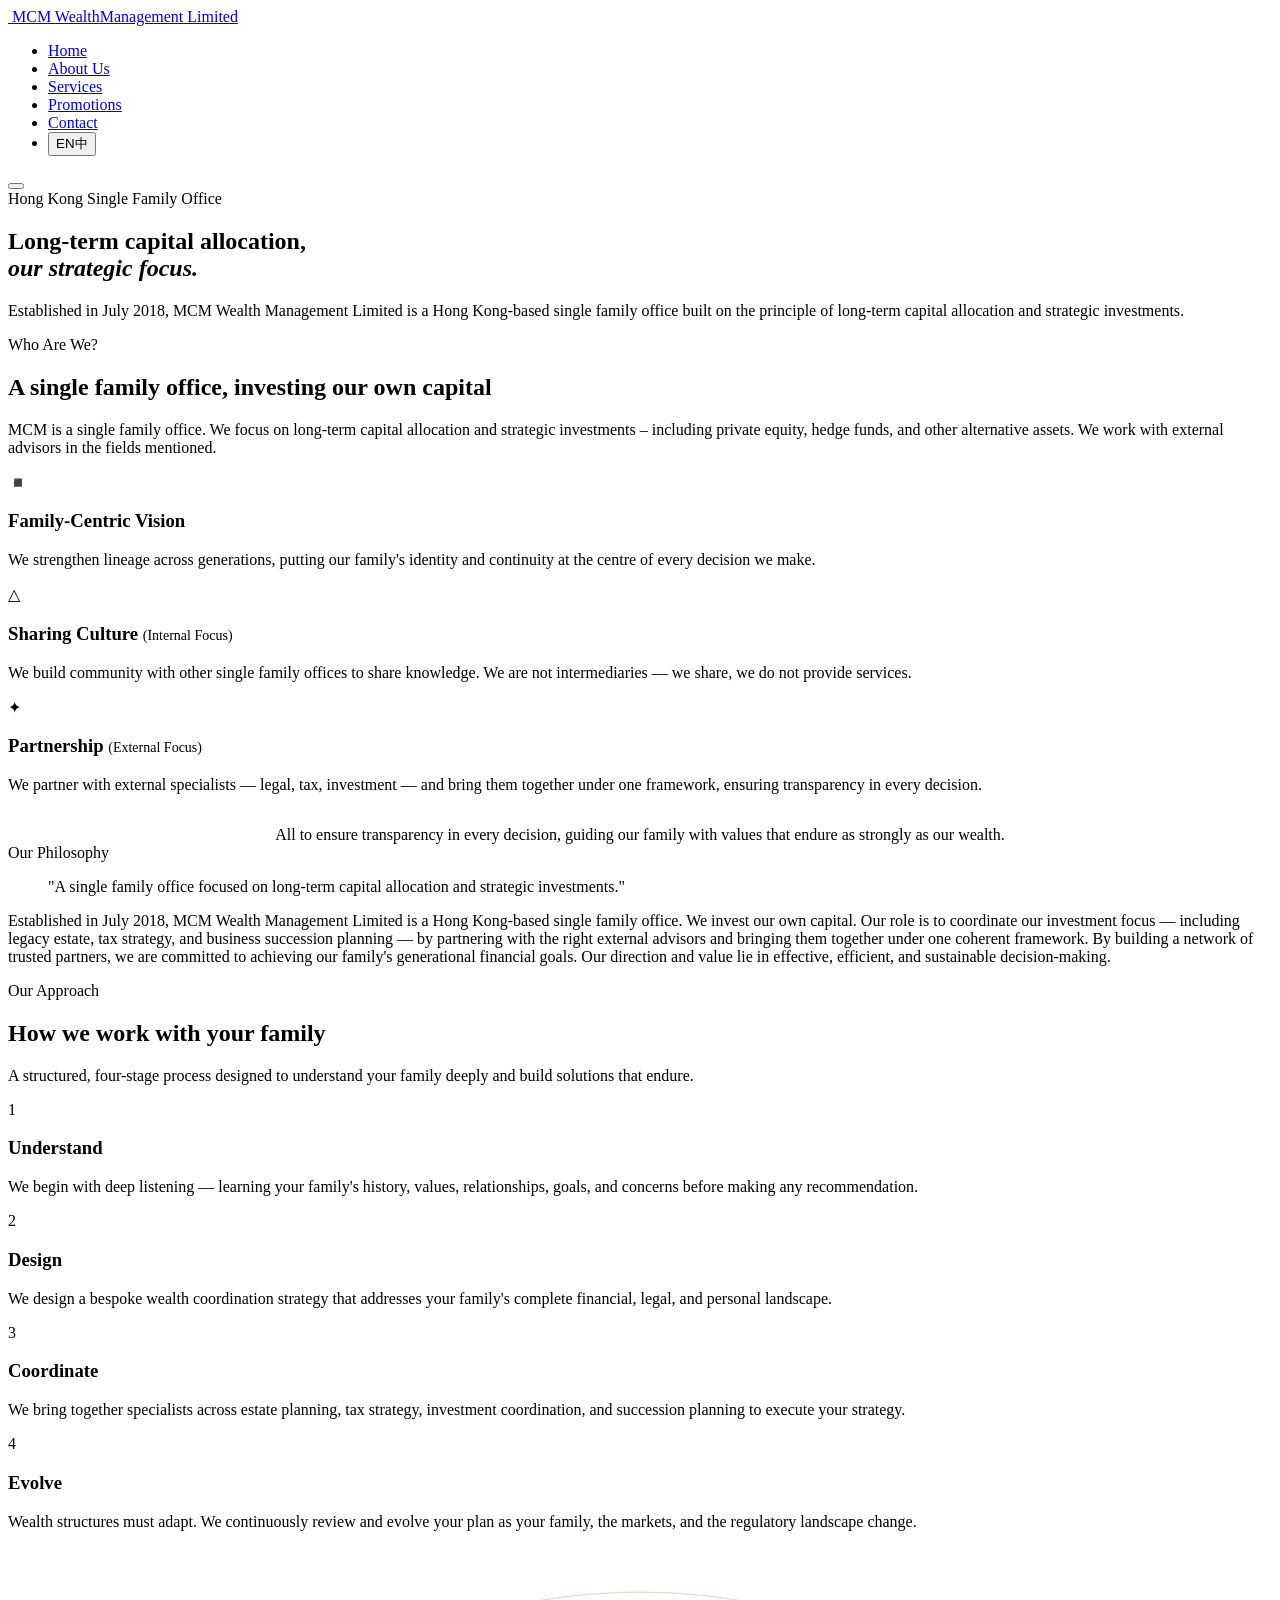
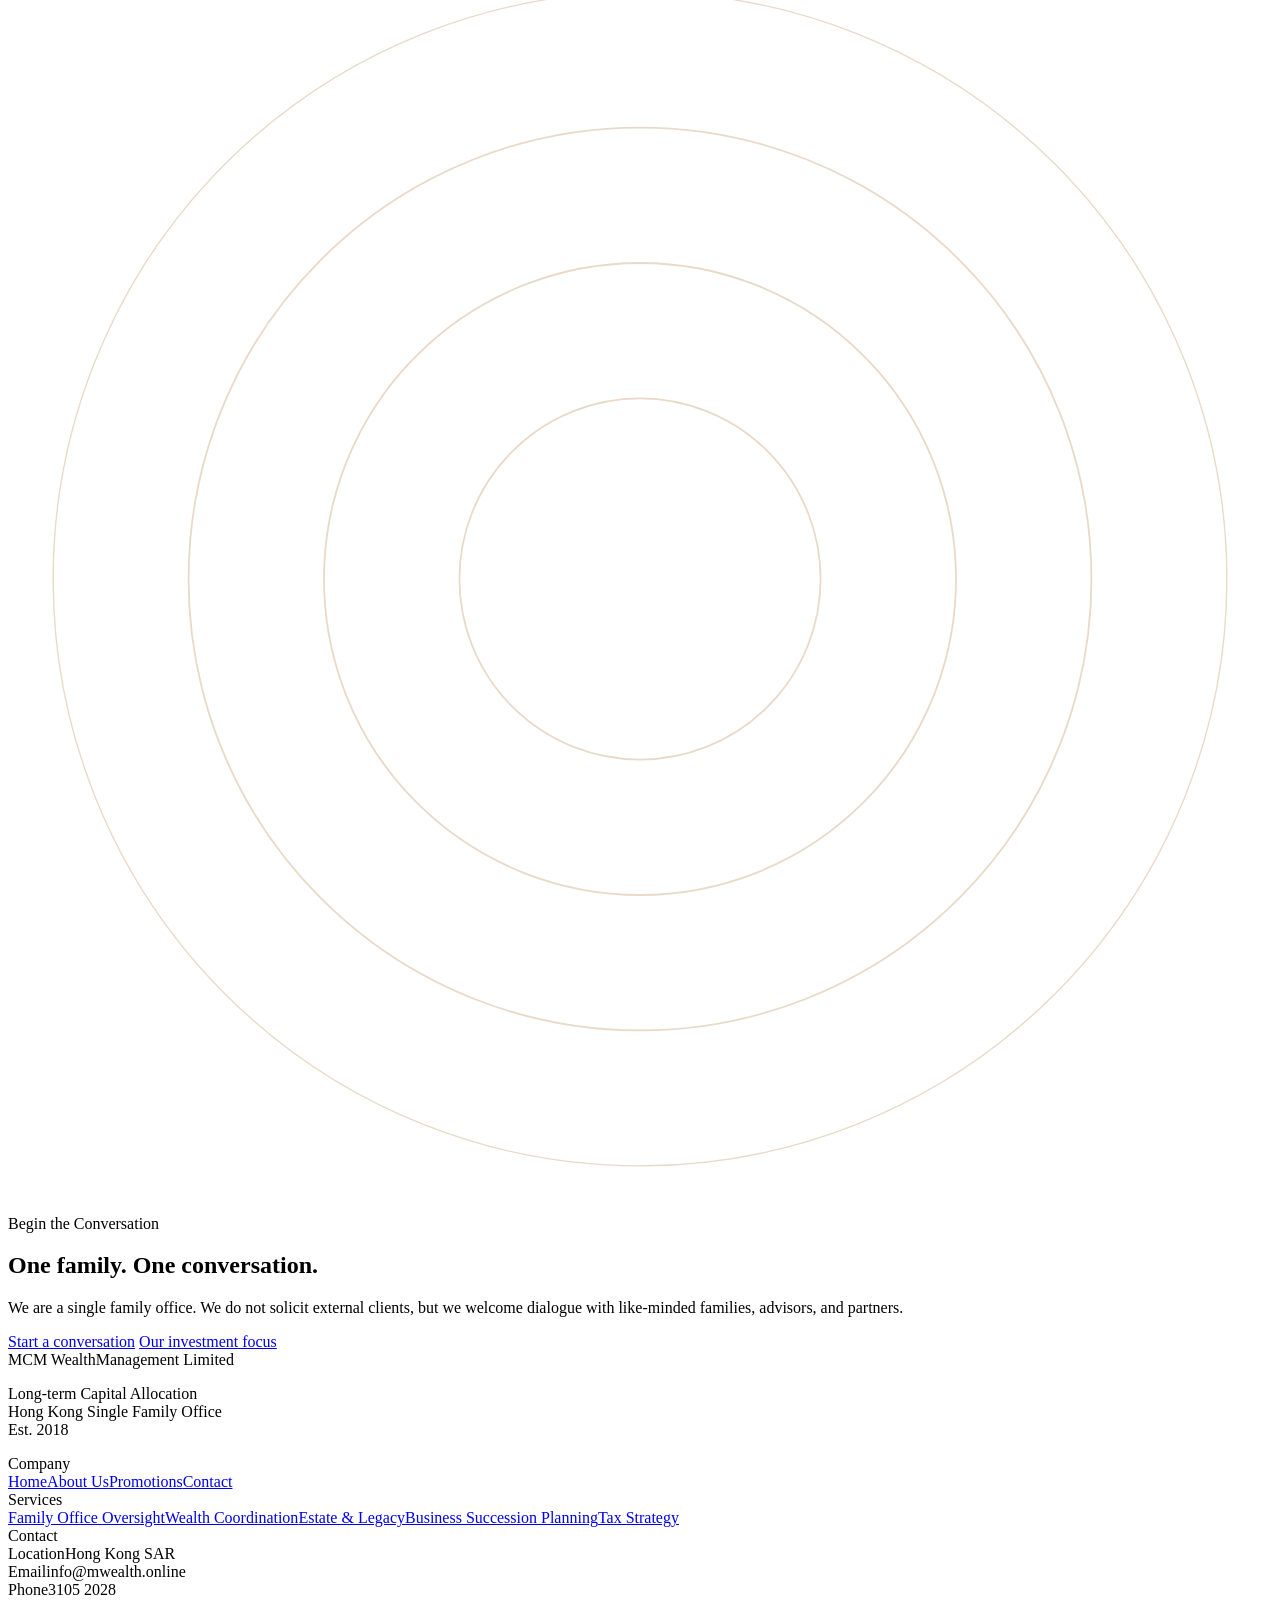
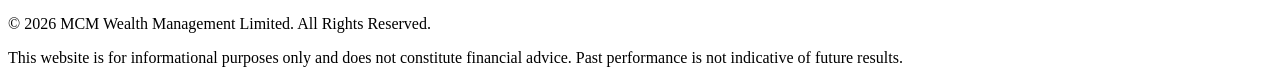
==== preview/about.html @ 03d7b639 "fix(mcm): update establishment date, contact email, phone, and copyright - Establishment date: 2012 " ====
<!DOCTYPE html>
<html lang="en">
<head>
<meta charset="UTF-8">
<meta name="viewport" content="width=device-width, initial-scale=1">
<title>About Us — MCM Wealth Management</title>
<link rel="preconnect" href="https://fonts.googleapis.com">
<link rel="preconnect" href="https://fonts.gstatic.com" crossorigin>
<link href="https://fonts.googleapis.com/css2?family=Playfair+Display:ital,wght@0,600;0,700;1,400;1,600;1,700&family=Inter:wght@400;500;600&display=swap" rel="stylesheet">
<link rel="stylesheet" href="assets/css/main.css">
</head>
<body>

<header class="site-header" role="banner">
  <div class="container">
    <div class="header-inner">
      <a href="index.html" class="site-logo">
        <img class="logo-mark" src="assets/images/logo_icon.jpg" alt="" aria-hidden="true">
        <span class="logo-text"><span class="logo-name">MCM Wealth</span><span class="logo-sub">Management Limited</span></span>
      </a>
      <nav class="header-nav" role="navigation" id="primary-navigation">
        <ul class="nav-menu" role="menubar">
          <li><a href="index.html" data-i18n="nav.home">Home</a></li>
          <li class="current-menu-item"><a href="about.html" data-i18n="nav.about">About Us</a></li>
          <li><a href="services.html" data-i18n="nav.services">Services</a></li>
          <li><a href="promotions.html" data-i18n="nav.promotions">Promotions</a></li>
          <li><a href="contact.html" class="btn btn-nav" data-i18n="nav.contact">Contact</a></li>
          <li><button type="button" class="lang-switch" aria-label="切換語言 / Switch language"><span class="lang-option is-active" onclick="switchLang('en')">EN</span><span class="lang-option" onclick="switchLang('zh')">中</span></button></li>
        </ul>
      </nav>
      <button class="nav-toggle" aria-controls="primary-navigation" aria-expanded="false" aria-label="Toggle navigation">
        <span></span><span></span><span></span>
      </button>
    </div>
  </div>
</header>

<!-- PAGE HERO -->
<section class="hero-page">
  <div class="container">
    <span class="eyebrow reveal" data-i18n="about.hero.eyebrow">Hong Kong Single Family Office</span>
    <h1 class="reveal reveal-delay-1" data-i18n="about.hero.h1">Long-term capital allocation,<br><em class="accent-gold">our strategic focus.</em></h1>
    <p class="reveal reveal-delay-2" data-i18n="about.hero.p">Established in July 2018, MCM Wealth Management Limited is a Hong Kong-based single family office built on the principle of long-term capital allocation and strategic investments.</p>
  </div>
</section>

<!-- MISSION / VISION / PROMISE -->
<section class="section--white" aria-labelledby="about-mission-heading">
  <div class="container">
    <div class="section-intro text-center reveal">
      <span class="eyebrow" data-i18n="about.who.eyebrow">Who Are We?</span>
      <h2 id="about-mission-heading" data-i18n="about.who.h2">A single family office, investing our own capital</h2>
      <p data-i18n="about.who.p">MCM is a single family office. We focus on long-term capital allocation and strategic investments – including private equity, hedge funds, and other alternative assets. We work with external advisors in the fields mentioned.</p>
    </div>
    <div class="mission-cards">
      <div class="mission-card reveal reveal-delay-1">
        <div class="mission-icon" aria-hidden="true">◾</div>
        <h3 data-i18n="about.card1.h3">Family-Centric Vision</h3>
        <p data-i18n="about.card1.p">We strengthen lineage across generations, putting our family's identity and continuity at the centre of every decision we make.</p>
      </div>
      <div class="mission-card reveal reveal-delay-2">
        <div class="mission-icon" aria-hidden="true">△</div>
        <h3 data-i18n="about.card2.h3">Sharing Culture <span style="font-size:14px; font-weight:400;">(Internal Focus)</span></h3>
        <p data-i18n="about.card2.p">We build community with other single family offices to share knowledge. We are not intermediaries — we share, we do not provide services.</p>
      </div>
      <div class="mission-card reveal reveal-delay-3">
        <div class="mission-icon" aria-hidden="true">✦</div>
        <h3 data-i18n="about.card3.h3">Partnership <span style="font-size:14px; font-weight:400;">(External Focus)</span></h3>
        <p data-i18n="about.card3.p">We partner with external specialists — legal, tax, investment — and bring them together under one framework, ensuring transparency in every decision.</p>
      </div>
    </div>
    <p class="reveal" style="max-width:760px; margin:32px auto 0; text-align:center; color:var(--text-mid);" data-i18n="about.footer.p">All to ensure transparency in every decision, guiding our family with values that endure as strongly as our wealth.</p>
  </div>
</section>

<!-- PHILOSOPHY -->
<section class="philosophy-section">
  <div class="container">
    <span class="eyebrow reveal" style="color:var(--orange);" data-i18n="about.phil.eyebrow">Our Philosophy</span>
    <blockquote class="philosophy-quote reveal reveal-delay-1" data-i18n="about.phil.quote">"A single family office focused on long-term capital allocation and strategic investments."</blockquote>
    <p class="reveal reveal-delay-2" data-i18n="about.phil.p">Established in July 2018, MCM Wealth Management Limited is a Hong Kong-based single family office. We invest our own capital. Our role is to coordinate our investment focus — including legacy estate, tax strategy, and business succession planning — by partnering with the right external advisors and bringing them together under one coherent framework. By building a network of trusted partners, we are committed to achieving our family's generational financial goals. Our direction and value lie in effective, efficient, and sustainable decision-making.</p>
  </div>
</section>

<!-- OUR APPROACH -->
<section class="section--alt">
  <div class="container">
    <div class="section-intro text-center reveal">
      <span class="eyebrow" data-i18n="about.approach.eyebrow">Our Approach</span>
      <h2 data-i18n="about.approach.h2">How we work with your family</h2>
      <p data-i18n="about.approach.sub">A structured, four-stage process designed to understand your family deeply and build solutions that endure.</p>
    </div>
    <div class="approach-grid">
      <div class="approach-card reveal reveal-delay-1">
        <div class="approach-number">1</div>
        <h3 data-i18n="about.approach.1.h3">Understand</h3>
        <p data-i18n="about.approach.1.p">We begin with deep listening — learning your family's history, values, relationships, goals, and concerns before making any recommendation.</p>
      </div>
      <div class="approach-card reveal reveal-delay-2">
        <div class="approach-number">2</div>
        <h3 data-i18n="about.approach.2.h3">Design</h3>
        <p data-i18n="about.approach.2.p">We design a bespoke wealth coordination strategy that addresses your family's complete financial, legal, and personal landscape.</p>
      </div>
      <div class="approach-card reveal reveal-delay-3">
        <div class="approach-number">3</div>
        <h3 data-i18n="about.approach.3.h3">Coordinate</h3>
        <p data-i18n="about.approach.3.p">We bring together specialists across estate planning, tax strategy, investment coordination, and succession planning to execute your strategy.</p>
      </div>
      <div class="approach-card reveal reveal-delay-4">
        <div class="approach-number">4</div>
        <h3 data-i18n="about.approach.4.h3">Evolve</h3>
        <p data-i18n="about.approach.4.p">Wealth structures must adapt. We continuously review and evolve your plan as your family, the markets, and the regulatory landscape change.</p>
      </div>
    </div>
  </div>
</section>

<!-- CTA -->
<section class="cta-band">
  <svg class="cta-band-circles" viewBox="0 0 700 700" fill="none" xmlns="http://www.w3.org/2000/svg" aria-hidden="true">
    <circle cx="350" cy="350" r="100" stroke="#EAD9C8" stroke-width="1"/>
    <circle cx="350" cy="350" r="175" stroke="#EAD9C8" stroke-width="1"/>
    <circle cx="350" cy="350" r="250" stroke="#EAD9C8" stroke-width="1"/>
    <circle cx="350" cy="350" r="325" stroke="#EAD9C8" stroke-width="0.75"/>
  </svg>
  <div class="cta-band-content reveal">
    <span class="eyebrow" data-i18n="home.cta.eyebrow">Begin the Conversation</span>
    <h2 data-i18n="home.cta.h2">One family. One conversation.</h2>
    <p data-i18n="home.cta.p">We are a single family office. We do not solicit external clients, but we welcome dialogue with like-minded families, advisors, and partners.</p>
    <div class="btn-group" style="justify-content:center;">
      <a href="contact.html" class="btn btn-primary" data-i18n="home.cta.btn1">Start a conversation</a>
      <a href="services.html" class="btn btn-ghost" data-i18n="home.cta.btn2">Our investment focus</a>
    </div>
  </div>
</section>

<!-- FOOTER -->
<footer class="site-footer" role="contentinfo">
  <div class="container">
    <div class="footer-grid">
      <div class="footer-logo-col">
        <div class="footer-logo-brand">
          <span class="logo-bar" style="height:36px;" aria-hidden="true"></span>
          <span class="logo-text"><span class="footer-logo-name">MCM Wealth</span><span class="footer-logo-sub">Management Limited</span></span>
        </div>
        <p class="footer-tagline" data-i18n="footer.tagline">Long-term Capital Allocation<br>Hong Kong Single Family Office<br>Est. 2018</p>
      </div>
      <div class="footer-col"><span class="footer-col-title" data-i18n="footer.company">Company</span><nav class="footer-links"><a href="index.html" data-i18n="nav.home">Home</a><a href="about.html" data-i18n="nav.about">About Us</a><a href="promotions.html" data-i18n="nav.promotions">Promotions</a><a href="contact.html" data-i18n="nav.contact">Contact</a></nav></div>
      <div class="footer-col"><span class="footer-col-title" data-i18n="footer.services">Services</span><nav class="footer-links"><a href="services.html" data-i18n="home.services.1.h3">Family Office Oversight</a><a href="services.html" data-i18n="home.services.2.h3">Wealth Coordination</a><a href="services.html" data-i18n="home.services.3.h3">Estate & Legacy</a><a href="services.html" data-i18n="home.services.4.h3">Business Succession Planning</a><a href="services.html" data-i18n="home.services.5.h3">Tax Strategy</a></nav></div>
      <div class="footer-col"><span class="footer-col-title" data-i18n="footer.contact">Contact</span><div class="footer-contact-items"><div class="footer-contact-item"><span class="flabel" data-i18n="footer.location">Location</span><span class="fvalue" data-i18n="footer.location.val">Hong Kong SAR</span></div><div class="footer-contact-item"><span class="flabel" data-i18n="footer.email">Email</span><span class="fvalue">info@mwealth.online</span></div><div class="footer-contact-item"><span class="flabel" data-i18n="footer.phone">Phone</span><span class="fvalue">3105 2028</span></div></div></div>
    </div>
    <div class="footer-bottom">
      <p class="copyright" data-i18n="footer.copyright">&copy; 2026 MCM Wealth Management Limited. All Rights Reserved.</p>
      <p class="disclaimer" data-i18n="footer.disclaimer">This website is for informational purposes only and does not constitute financial advice. Past performance is not indicative of future results.</p>
    </div>
  </div>
</footer>

<script src="assets/js/i18n.js"></script>
<script src="assets/js/main.js" defer></script>
<button id="mcm-top" style="position:fixed;bottom:28px;right:28px;width:46px;height:46px;border-radius:50%;background:#C4641A;border:none;color:#FDF4EC;display:none;align-items:center;justify-content:center;cursor:pointer;z-index:9999;box-shadow:0 4px 18px rgba(28,18,8,0.28);transition:background .2s" aria-label="Back to top"><svg width="18" height="18" viewBox="0 0 18 18" fill="none"><polyline points="3,13 9,6 15,13" stroke="currentColor" stroke-width="2.2" stroke-linecap="round" stroke-linejoin="round"/></svg></button><script>(function(){var b=document.getElementById("mcm-top");window.addEventListener("scroll",function(){b.style.display=window.scrollY>300?"flex":"none";},{passive:true});b.onmouseenter=function(){this.style.background="#8B4520";};b.onmouseleave=function(){this.style.background="#C4641A";};b.onclick=function(){window.scrollTo({top:0,behavior:"smooth"});};})();</script>
</body>
</html>
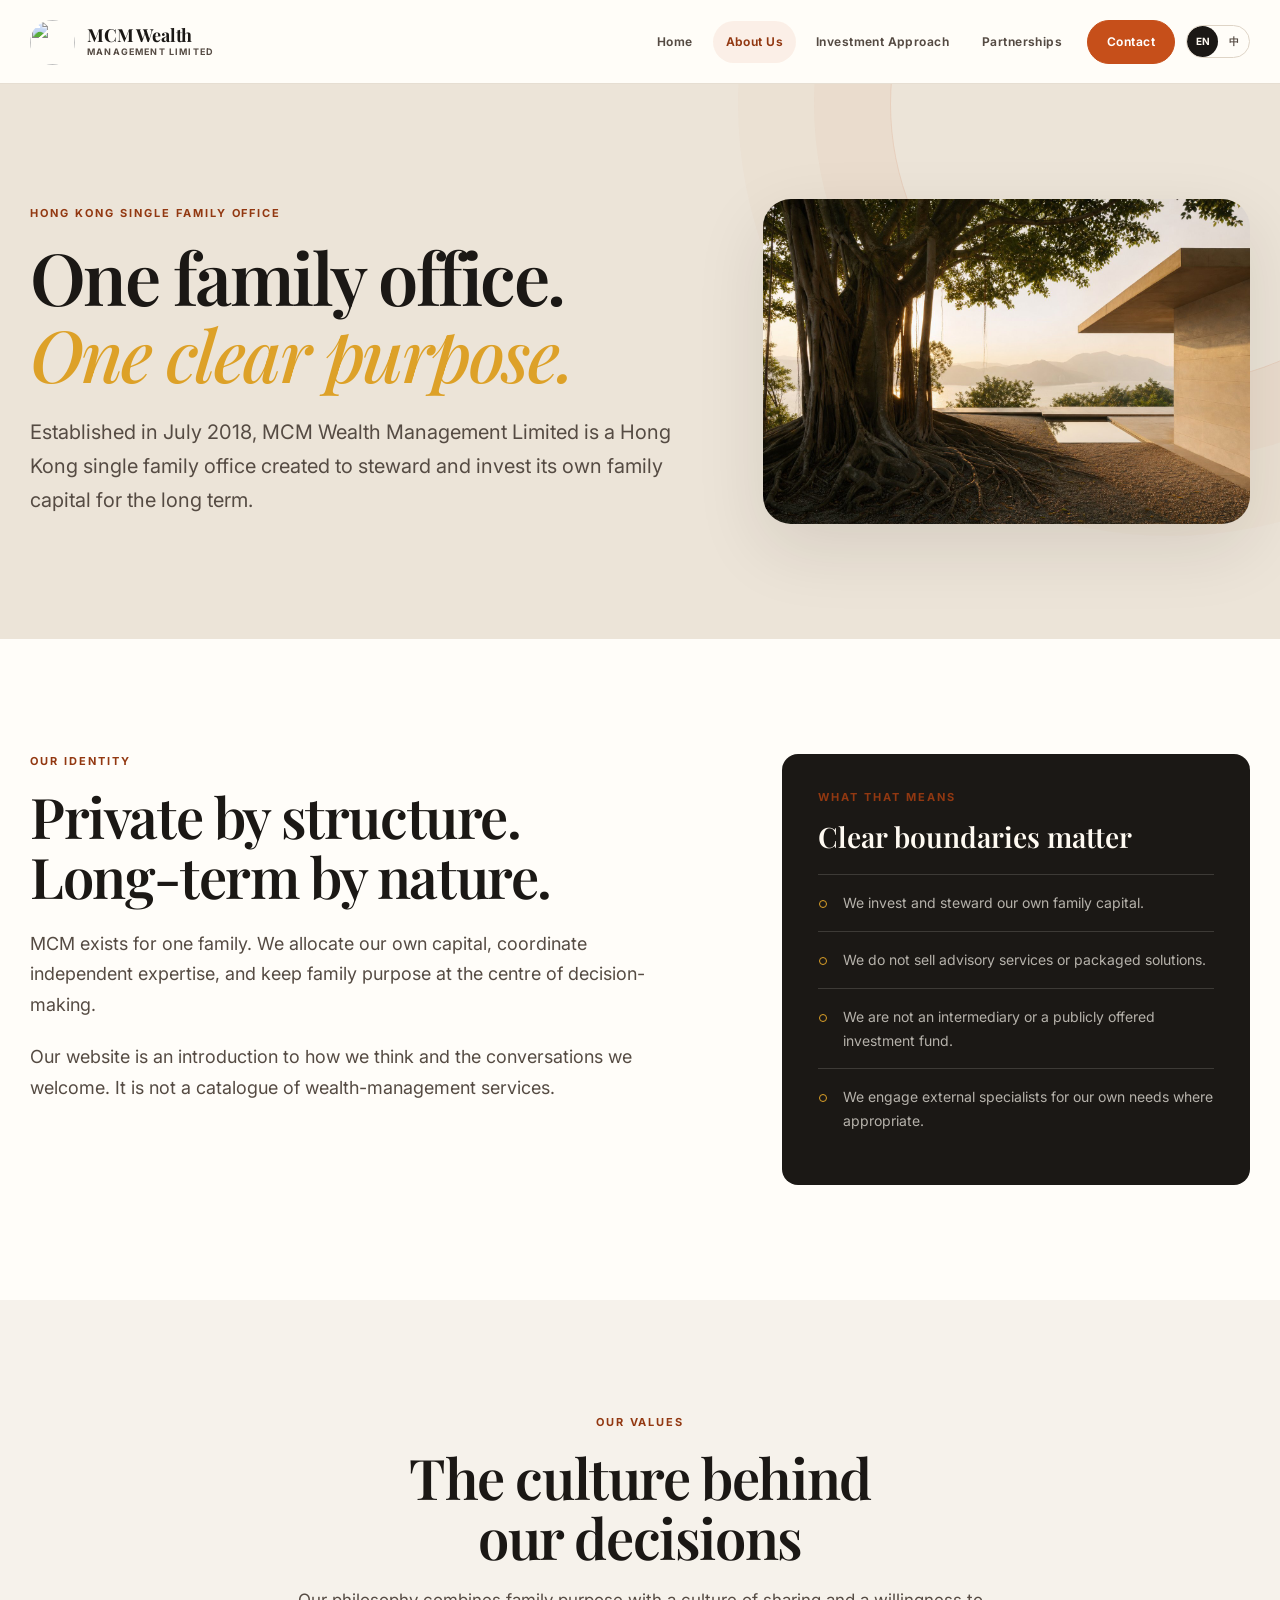
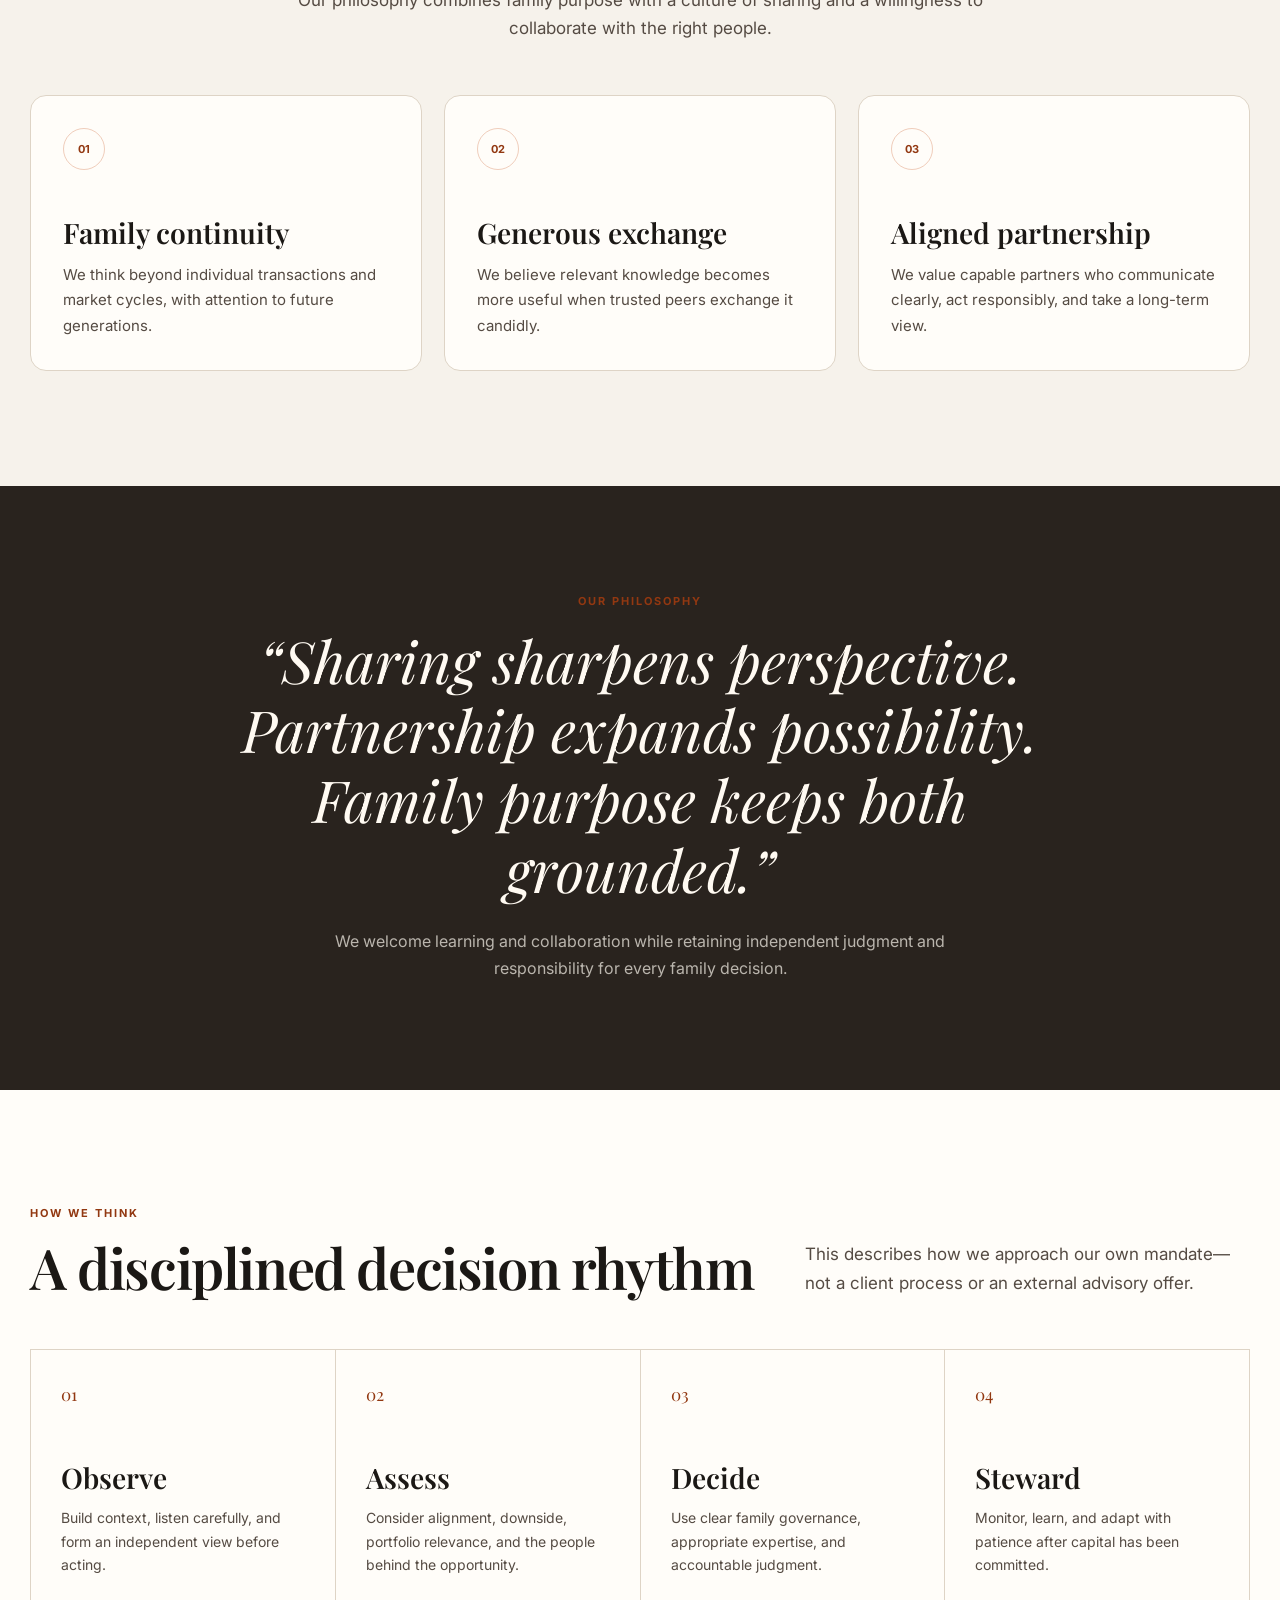
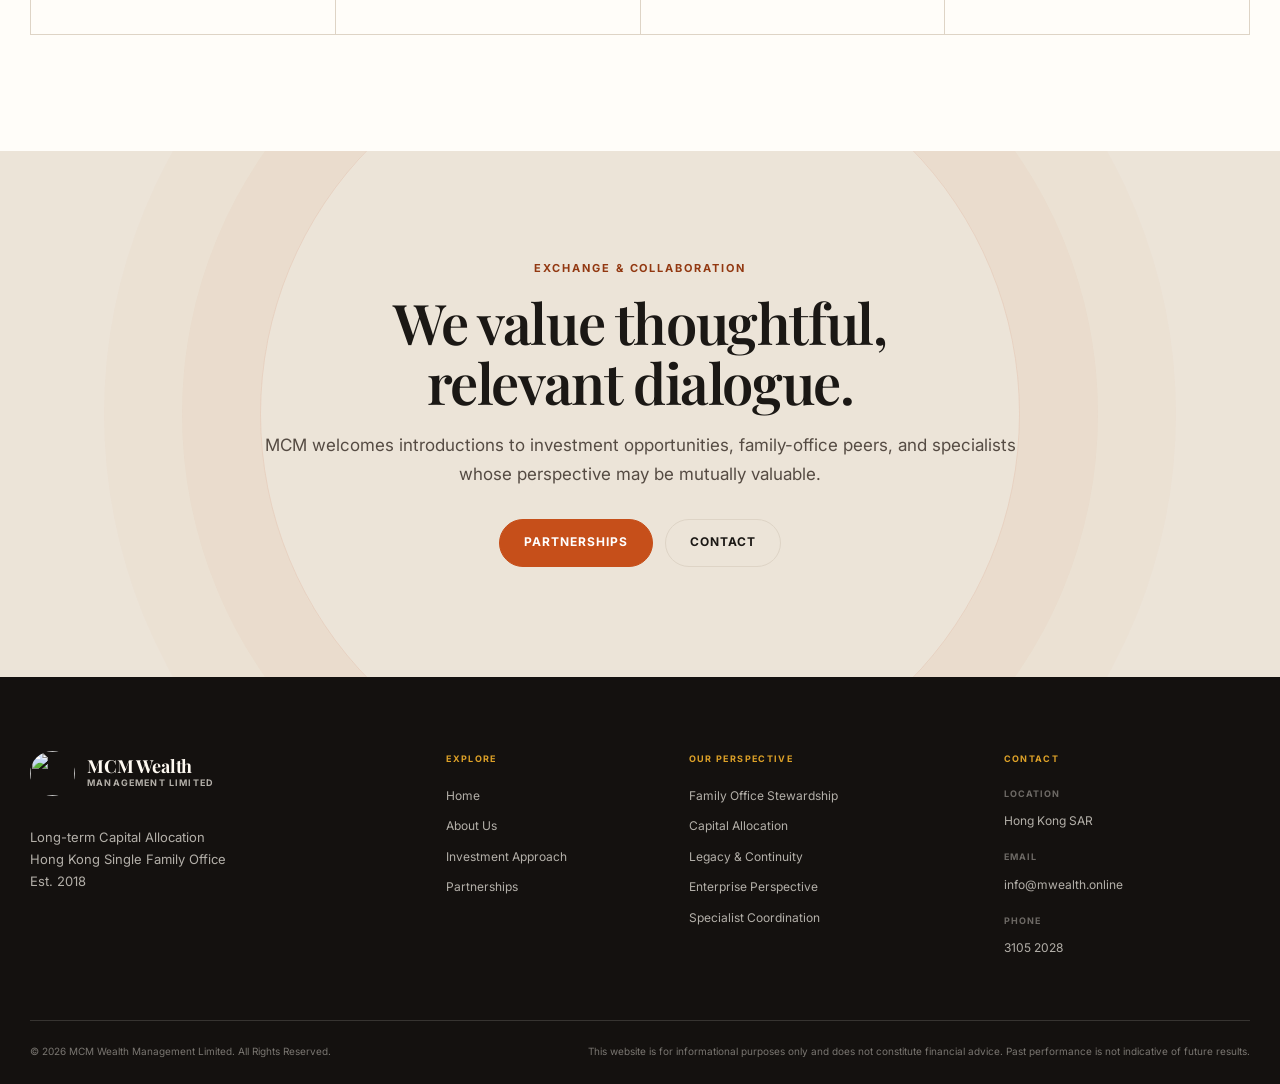
==== commit 48955d4f: "feat(mcm): reposition site as a single family office - replace service and package sales language wi" ====
--- a/preview/about.html
+++ b/preview/about.html
@@ -1,163 +1,101 @@
 <!DOCTYPE html>
 <html lang="en">
 <head>
-<meta charset="UTF-8">
-<meta name="viewport" content="width=device-width, initial-scale=1">
-<title>About Us — MCM Wealth Management</title>
-<link rel="preconnect" href="https://fonts.googleapis.com">
-<link rel="preconnect" href="https://fonts.gstatic.com" crossorigin>
-<link href="https://fonts.googleapis.com/css2?family=Playfair+Display:ital,wght@0,600;0,700;1,400;1,600;1,700&family=Inter:wght@400;500;600&display=swap" rel="stylesheet">
-<link rel="stylesheet" href="assets/css/main.css">
+  <meta charset="utf-8">
+  <meta name="viewport" content="width=device-width, initial-scale=1">
+  <meta name="description" content="Learn about MCM Wealth Management Limited, a Hong Kong single family office established in July 2018.">
+  <title>About — MCM Wealth Management</title>
+  <link rel="preconnect" href="https://fonts.googleapis.com">
+  <link rel="preconnect" href="https://fonts.gstatic.com" crossorigin>
+  <link href="https://fonts.googleapis.com/css2?family=Playfair+Display:ital,wght@0,500;0,600;0,700;1,500;1,600&family=Inter:wght@400;500;600;700&display=swap" rel="stylesheet">
+  <script>document.documentElement.classList.add('js');</script>
+  <link rel="stylesheet" href="assets/css/main.css">
 </head>
 <body>
-
-<header class="site-header" role="banner">
-  <div class="container">
-    <div class="header-inner">
-      <a href="index.html" class="site-logo">
-        <img class="logo-mark" src="assets/images/logo_icon.jpg" alt="" aria-hidden="true">
-        <span class="logo-text"><span class="logo-name">MCM Wealth</span><span class="logo-sub">Management Limited</span></span>
-      </a>
-      <nav class="header-nav" role="navigation" id="primary-navigation">
-        <ul class="nav-menu" role="menubar">
+<a class="skip-link" href="#main-content">Skip to content</a>
+<header class="site-header">
+  <div class="container header-inner">
+    <a href="index.html" class="site-logo" aria-label="MCM Wealth Management — Home">
+      <img class="logo-mark" src="assets/images/logo_icon.jpg" alt="" width="45" height="45" aria-hidden="true">
+      <span class="logo-text"><span class="logo-name">MCM Wealth</span><span class="logo-sub">Management Limited</span></span>
+    </a>
+    <nav class="header-nav" id="primary-navigation" aria-label="Primary navigation">
+      <ul class="nav-menu">
           <li><a href="index.html" data-i18n="nav.home">Home</a></li>
-          <li class="current-menu-item"><a href="about.html" data-i18n="nav.about">About Us</a></li>
-          <li><a href="services.html" data-i18n="nav.services">Services</a></li>
-          <li><a href="promotions.html" data-i18n="nav.promotions">Promotions</a></li>
-          <li><a href="contact.html" class="btn btn-nav" data-i18n="nav.contact">Contact</a></li>
-          <li><button type="button" class="lang-switch" aria-label="切換語言 / Switch language"><span class="lang-option is-active" onclick="switchLang('en')">EN</span><span class="lang-option" onclick="switchLang('zh')">中</span></button></li>
-        </ul>
-      </nav>
-      <button class="nav-toggle" aria-controls="primary-navigation" aria-expanded="false" aria-label="Toggle navigation">
-        <span></span><span></span><span></span>
-      </button>
-    </div>
+          <li class="current-menu-item"><a href="about.html" aria-current="page" data-i18n="nav.about">About</a></li>
+          <li><a href="services.html" data-i18n="nav.approach">Investment Approach</a></li>
+          <li><a href="promotions.html" data-i18n="nav.partnerships">Partnerships</a></li>
+          <li><a href="contact.html" class="btn-nav" data-i18n="nav.contact">Contact</a></li>
+          <li>
+            <div class="lang-switch" role="group" aria-label="切換語言 / Switch language">
+              <button type="button" class="lang-option is-active" onclick="switchLang('en')" aria-label="English">EN</button>
+              <button type="button" class="lang-option" onclick="switchLang('zh')" aria-label="繁體中文">中</button>
+            </div>
+          </li>
+      </ul>
+    </nav>
+    <button class="nav-toggle" type="button" aria-controls="primary-navigation" aria-expanded="false" aria-label="Open navigation"><span></span><span></span><span></span></button>
   </div>
 </header>
+<main id="main-content">
+<section class="page-hero" aria-labelledby="about-title"><div class="container page-hero-grid"><div class="page-hero-copy"><span class="eyebrow reveal" data-i18n="about.hero.eyebrow">About MCM</span><h1 id="about-title" class="reveal reveal-delay-1" data-i18n="about.hero.title">One family office.<br><em class="accent-gold">One clear purpose.</em></h1><p class="reveal reveal-delay-2" data-i18n="about.hero.body">Established in July 2018, MCM Wealth Management Limited is a Hong Kong single family office created to steward and invest its own family capital for the long term.</p></div><div class="page-hero-media reveal reveal-delay-2"><img src="assets/images/mcm-stewardship.jpg" alt="A mature banyan tree and enduring architecture symbolising long-term stewardship" width="1536" height="1024"></div></div></section>
 
-<!-- PAGE HERO -->
-<section class="hero-page">
-  <div class="container">
-    <span class="eyebrow reveal" data-i18n="about.hero.eyebrow">Hong Kong Single Family Office</span>
-    <h1 class="reveal reveal-delay-1" data-i18n="about.hero.h1">Long-term capital allocation,<br><em class="accent-gold">our strategic focus.</em></h1>
-    <p class="reveal reveal-delay-2" data-i18n="about.hero.p">Established in July 2018, MCM Wealth Management Limited is a Hong Kong-based single family office built on the principle of long-term capital allocation and strategic investments.</p>
-  </div>
-</section>
+<section class="section--white" aria-labelledby="about-identity-title"><div class="container identity-grid"><div class="identity-copy reveal"><span class="eyebrow" data-i18n="about.identity.eyebrow">Our identity</span><h2 id="about-identity-title" data-i18n="about.identity.title">Private by structure.<br>Long-term by nature.</h2><p data-i18n="about.identity.body1">MCM exists for one family. We allocate our own capital, coordinate independent expertise, and keep family purpose at the centre of decision-making.</p><p data-i18n="about.identity.body2">Our website is an introduction to how we think and the conversations we welcome. It is not a catalogue of wealth-management services.</p></div><aside class="clarity-card reveal reveal-delay-1"><span class="eyebrow" data-i18n="about.clarity.eyebrow">What that means</span><h3 data-i18n="about.clarity.title">Clear boundaries matter</h3><ul class="clarity-list"><li data-i18n="about.clarity.1">We invest and steward our own family capital.</li><li data-i18n="about.clarity.2">We do not sell advisory services or packaged solutions.</li><li data-i18n="about.clarity.3">We are not an intermediary or a publicly offered investment fund.</li><li data-i18n="about.clarity.4">We engage external specialists for our own needs where appropriate.</li></ul></aside></div></section>
 
-<!-- MISSION / VISION / PROMISE -->
-<section class="section--white" aria-labelledby="about-mission-heading">
-  <div class="container">
-    <div class="section-intro text-center reveal">
-      <span class="eyebrow" data-i18n="about.who.eyebrow">Who Are We?</span>
-      <h2 id="about-mission-heading" data-i18n="about.who.h2">A single family office, investing our own capital</h2>
-      <p data-i18n="about.who.p">MCM is a single family office. We focus on long-term capital allocation and strategic investments – including private equity, hedge funds, and other alternative assets. We work with external advisors in the fields mentioned.</p>
-    </div>
-    <div class="mission-cards">
-      <div class="mission-card reveal reveal-delay-1">
-        <div class="mission-icon" aria-hidden="true">◾</div>
-        <h3 data-i18n="about.card1.h3">Family-Centric Vision</h3>
-        <p data-i18n="about.card1.p">We strengthen lineage across generations, putting our family's identity and continuity at the centre of every decision we make.</p>
-      </div>
-      <div class="mission-card reveal reveal-delay-2">
-        <div class="mission-icon" aria-hidden="true">△</div>
-        <h3 data-i18n="about.card2.h3">Sharing Culture <span style="font-size:14px; font-weight:400;">(Internal Focus)</span></h3>
-        <p data-i18n="about.card2.p">We build community with other single family offices to share knowledge. We are not intermediaries — we share, we do not provide services.</p>
-      </div>
-      <div class="mission-card reveal reveal-delay-3">
-        <div class="mission-icon" aria-hidden="true">✦</div>
-        <h3 data-i18n="about.card3.h3">Partnership <span style="font-size:14px; font-weight:400;">(External Focus)</span></h3>
-        <p data-i18n="about.card3.p">We partner with external specialists — legal, tax, investment — and bring them together under one framework, ensuring transparency in every decision.</p>
-      </div>
-    </div>
-    <p class="reveal" style="max-width:760px; margin:32px auto 0; text-align:center; color:var(--text-mid);" data-i18n="about.footer.p">All to ensure transparency in every decision, guiding our family with values that endure as strongly as our wealth.</p>
-  </div>
-</section>
+<section class="section" aria-labelledby="values-title"><div class="container"><div class="section-intro reveal"><span class="eyebrow" data-i18n="about.values.eyebrow">Our values</span><h2 id="values-title" data-i18n="about.values.title">The culture behind our decisions</h2><p data-i18n="about.values.body">Our philosophy combines family purpose with a culture of sharing and a willingness to collaborate with the right people.</p></div><div class="values-grid"><article class="value-card reveal"><span class="card-index">01</span><h3 data-i18n="about.values.1.title">Family continuity</h3><p data-i18n="about.values.1.body">We think beyond individual transactions and market cycles, with attention to future generations.</p></article><article class="value-card reveal reveal-delay-1"><span class="card-index">02</span><h3 data-i18n="about.values.2.title">Generous exchange</h3><p data-i18n="about.values.2.body">We believe relevant knowledge becomes more useful when trusted peers exchange it candidly.</p></article><article class="value-card reveal reveal-delay-2"><span class="card-index">03</span><h3 data-i18n="about.values.3.title">Aligned partnership</h3><p data-i18n="about.values.3.body">We value capable partners who communicate clearly, act responsibly, and take a long-term view.</p></article></div></div></section>
 
-<!-- PHILOSOPHY -->
-<section class="philosophy-section">
-  <div class="container">
-    <span class="eyebrow reveal" style="color:var(--orange);" data-i18n="about.phil.eyebrow">Our Philosophy</span>
-    <blockquote class="philosophy-quote reveal reveal-delay-1" data-i18n="about.phil.quote">"A single family office focused on long-term capital allocation and strategic investments."</blockquote>
-    <p class="reveal reveal-delay-2" data-i18n="about.phil.p">Established in July 2018, MCM Wealth Management Limited is a Hong Kong-based single family office. We invest our own capital. Our role is to coordinate our investment focus — including legacy estate, tax strategy, and business succession planning — by partnering with the right external advisors and bringing them together under one coherent framework. By building a network of trusted partners, we are committed to achieving our family's generational financial goals. Our direction and value lie in effective, efficient, and sustainable decision-making.</p>
-  </div>
-</section>
+<section class="quote-band" aria-label="MCM philosophy"><div class="container reveal"><span class="eyebrow" data-i18n="about.quote.eyebrow">Our philosophy</span><blockquote data-i18n="about.quote.text">“Sharing sharpens perspective. Partnership expands possibility. Family purpose keeps both grounded.”</blockquote><p data-i18n="about.quote.body">We welcome learning and collaboration while retaining independent judgment and responsibility for every family decision.</p></div></section>
 
-<!-- OUR APPROACH -->
-<section class="section--alt">
-  <div class="container">
-    <div class="section-intro text-center reveal">
-      <span class="eyebrow" data-i18n="about.approach.eyebrow">Our Approach</span>
-      <h2 data-i18n="about.approach.h2">How we work with your family</h2>
-      <p data-i18n="about.approach.sub">A structured, four-stage process designed to understand your family deeply and build solutions that endure.</p>
-    </div>
-    <div class="approach-grid">
-      <div class="approach-card reveal reveal-delay-1">
-        <div class="approach-number">1</div>
-        <h3 data-i18n="about.approach.1.h3">Understand</h3>
-        <p data-i18n="about.approach.1.p">We begin with deep listening — learning your family's history, values, relationships, goals, and concerns before making any recommendation.</p>
-      </div>
-      <div class="approach-card reveal reveal-delay-2">
-        <div class="approach-number">2</div>
-        <h3 data-i18n="about.approach.2.h3">Design</h3>
-        <p data-i18n="about.approach.2.p">We design a bespoke wealth coordination strategy that addresses your family's complete financial, legal, and personal landscape.</p>
-      </div>
-      <div class="approach-card reveal reveal-delay-3">
-        <div class="approach-number">3</div>
-        <h3 data-i18n="about.approach.3.h3">Coordinate</h3>
-        <p data-i18n="about.approach.3.p">We bring together specialists across estate planning, tax strategy, investment coordination, and succession planning to execute your strategy.</p>
-      </div>
-      <div class="approach-card reveal reveal-delay-4">
-        <div class="approach-number">4</div>
-        <h3 data-i18n="about.approach.4.h3">Evolve</h3>
-        <p data-i18n="about.approach.4.p">Wealth structures must adapt. We continuously review and evolve your plan as your family, the markets, and the regulatory landscape change.</p>
-      </div>
-    </div>
-  </div>
-</section>
+<section class="section--white" aria-labelledby="decisions-title"><div class="container"><div class="section-heading reveal"><div><span class="eyebrow" data-i18n="about.decisions.eyebrow">How we think</span><h2 id="decisions-title" data-i18n="about.decisions.title">A disciplined decision rhythm</h2></div><p data-i18n="about.decisions.body">This describes how we approach our own mandate—not a client process or an external advisory offer.</p></div><div class="decision-grid"><article class="decision-step reveal"><span class="number">01</span><h3 data-i18n="about.decisions.1.title">Observe</h3><p data-i18n="about.decisions.1.body">Build context, listen carefully, and form an independent view before acting.</p></article><article class="decision-step reveal reveal-delay-1"><span class="number">02</span><h3 data-i18n="about.decisions.2.title">Assess</h3><p data-i18n="about.decisions.2.body">Consider alignment, downside, portfolio relevance, and the people behind the opportunity.</p></article><article class="decision-step reveal reveal-delay-2"><span class="number">03</span><h3 data-i18n="about.decisions.3.title">Decide</h3><p data-i18n="about.decisions.3.body">Use clear family governance, appropriate expertise, and accountable judgment.</p></article><article class="decision-step reveal reveal-delay-3"><span class="number">04</span><h3 data-i18n="about.decisions.4.title">Steward</h3><p data-i18n="about.decisions.4.body">Monitor, learn, and adapt with patience after capital has been committed.</p></article></div></div></section>
 
-<!-- CTA -->
-<section class="cta-band">
-  <svg class="cta-band-circles" viewBox="0 0 700 700" fill="none" xmlns="http://www.w3.org/2000/svg" aria-hidden="true">
-    <circle cx="350" cy="350" r="100" stroke="#EAD9C8" stroke-width="1"/>
-    <circle cx="350" cy="350" r="175" stroke="#EAD9C8" stroke-width="1"/>
-    <circle cx="350" cy="350" r="250" stroke="#EAD9C8" stroke-width="1"/>
-    <circle cx="350" cy="350" r="325" stroke="#EAD9C8" stroke-width="0.75"/>
-  </svg>
-  <div class="cta-band-content reveal">
-    <span class="eyebrow" data-i18n="home.cta.eyebrow">Begin the Conversation</span>
-    <h2 data-i18n="home.cta.h2">One family. One conversation.</h2>
-    <p data-i18n="home.cta.p">We are a single family office. We do not solicit external clients, but we welcome dialogue with like-minded families, advisors, and partners.</p>
-    <div class="btn-group" style="justify-content:center;">
-      <a href="contact.html" class="btn btn-primary" data-i18n="home.cta.btn1">Start a conversation</a>
-      <a href="services.html" class="btn btn-ghost" data-i18n="home.cta.btn2">Our investment focus</a>
-    </div>
-  </div>
-</section>
-
-<!-- FOOTER -->
-<footer class="site-footer" role="contentinfo">
+<section class="cta-band" aria-labelledby="about-cta-title"><div class="container cta-band-content reveal"><span class="eyebrow" data-i18n="about.cta.eyebrow">Exchange &amp; collaboration</span><h2 id="about-cta-title" data-i18n="about.cta.title">We value thoughtful, relevant dialogue.</h2><p data-i18n="about.cta.body">MCM welcomes introductions to investment opportunities, family-office peers, and specialists whose perspective may be mutually valuable.</p><div class="btn-group"><a href="promotions.html" class="btn btn-primary" data-i18n="nav.partnerships">Partnerships</a><a href="contact.html" class="btn btn-secondary" data-i18n="nav.contact">Contact</a></div></div></section>
+</main>
+<footer class="site-footer">
   <div class="container">
     <div class="footer-grid">
       <div class="footer-logo-col">
         <div class="footer-logo-brand">
-          <span class="logo-bar" style="height:36px;" aria-hidden="true"></span>
+          <img class="logo-mark" src="assets/images/logo_icon.jpg" alt="" width="45" height="45" aria-hidden="true">
           <span class="logo-text"><span class="footer-logo-name">MCM Wealth</span><span class="footer-logo-sub">Management Limited</span></span>
         </div>
-        <p class="footer-tagline" data-i18n="footer.tagline">Long-term Capital Allocation<br>Hong Kong Single Family Office<br>Est. 2018</p>
+        <p class="footer-tagline" data-i18n="footer.tagline">Private family capital<br>Hong Kong Single Family Office<br>Established July 2018</p>
       </div>
-      <div class="footer-col"><span class="footer-col-title" data-i18n="footer.company">Company</span><nav class="footer-links"><a href="index.html" data-i18n="nav.home">Home</a><a href="about.html" data-i18n="nav.about">About Us</a><a href="promotions.html" data-i18n="nav.promotions">Promotions</a><a href="contact.html" data-i18n="nav.contact">Contact</a></nav></div>
-      <div class="footer-col"><span class="footer-col-title" data-i18n="footer.services">Services</span><nav class="footer-links"><a href="services.html" data-i18n="home.services.1.h3">Family Office Oversight</a><a href="services.html" data-i18n="home.services.2.h3">Wealth Coordination</a><a href="services.html" data-i18n="home.services.3.h3">Estate & Legacy</a><a href="services.html" data-i18n="home.services.4.h3">Business Succession Planning</a><a href="services.html" data-i18n="home.services.5.h3">Tax Strategy</a></nav></div>
-      <div class="footer-col"><span class="footer-col-title" data-i18n="footer.contact">Contact</span><div class="footer-contact-items"><div class="footer-contact-item"><span class="flabel" data-i18n="footer.location">Location</span><span class="fvalue" data-i18n="footer.location.val">Hong Kong SAR</span></div><div class="footer-contact-item"><span class="flabel" data-i18n="footer.email">Email</span><span class="fvalue">info@mwealth.online</span></div><div class="footer-contact-item"><span class="flabel" data-i18n="footer.phone">Phone</span><span class="fvalue">3105 2028</span></div></div></div>
+      <div class="footer-col">
+        <span class="footer-col-title" data-i18n="footer.explore">Explore</span>
+        <nav class="footer-links" aria-label="Footer company links">
+          <a href="index.html" data-i18n="nav.home">Home</a>
+          <a href="about.html" data-i18n="nav.about">About</a>
+          <a href="services.html" data-i18n="nav.approach">Investment Approach</a>
+          <a href="promotions.html" data-i18n="nav.partnerships">Partnerships</a>
+        </nav>
+      </div>
+      <div class="footer-col">
+        <span class="footer-col-title" data-i18n="footer.perspective">Our Perspective</span>
+        <nav class="footer-links" aria-label="Footer investment approach links">
+          <a href="family-office.html" data-i18n="focus.1.title">Family Office Stewardship</a>
+          <a href="wealth-coordination.html" data-i18n="focus.2.title">Capital Allocation</a>
+          <a href="estate-legacy.html" data-i18n="focus.3.title">Legacy &amp; Continuity</a>
+          <a href="business-succession.html" data-i18n="focus.4.title">Enterprise Perspective</a>
+          <a href="tax-strategy.html" data-i18n="focus.5.title">Specialist Coordination</a>
+        </nav>
+      </div>
+      <div class="footer-col">
+        <span class="footer-col-title" data-i18n="footer.contact">Contact</span>
+        <div class="footer-contact-items">
+          <div class="footer-contact-item"><span class="flabel" data-i18n="footer.location">Location</span><span class="fvalue" data-i18n="footer.location_value">Hong Kong SAR</span></div>
+          <div class="footer-contact-item"><span class="flabel" data-i18n="footer.email">Email</span><span class="fvalue"><a href="mailto:info@mwealth.online">info@mwealth.online</a></span></div>
+          <div class="footer-contact-item"><span class="flabel" data-i18n="footer.phone">Phone</span><span class="fvalue"><a href="tel:+85231052028">3105&nbsp;2028</a></span></div>
+        </div>
+      </div>
     </div>
     <div class="footer-bottom">
-      <p class="copyright" data-i18n="footer.copyright">&copy; 2026 MCM Wealth Management Limited. All Rights Reserved.</p>
-      <p class="disclaimer" data-i18n="footer.disclaimer">This website is for informational purposes only and does not constitute financial advice. Past performance is not indicative of future results.</p>
+      <p class="copyright" data-i18n="footer.copyright">&copy; 2026 MCM Wealth Management Limited. All rights reserved.</p>
+      <p class="disclaimer" data-i18n="footer.disclaimer">MCM is a single family office investing its own capital. This website is for general information only and is not an offer, solicitation, recommendation, or investment, legal, or tax advice.</p>
     </div>
   </div>
 </footer>
-
+<button class="back-to-top" id="mcm-top" type="button" aria-label="Back to top"><svg width="17" height="17" viewBox="0 0 18 18" fill="none" aria-hidden="true"><path d="M3 12.5 9 6l6 6.5" stroke="currentColor" stroke-width="1.8" stroke-linecap="round" stroke-linejoin="round"/></svg></button>
 <script src="assets/js/i18n.js"></script>
 <script src="assets/js/main.js" defer></script>
-<button id="mcm-top" style="position:fixed;bottom:28px;right:28px;width:46px;height:46px;border-radius:50%;background:#C4641A;border:none;color:#FDF4EC;display:none;align-items:center;justify-content:center;cursor:pointer;z-index:9999;box-shadow:0 4px 18px rgba(28,18,8,0.28);transition:background .2s" aria-label="Back to top"><svg width="18" height="18" viewBox="0 0 18 18" fill="none"><polyline points="3,13 9,6 15,13" stroke="currentColor" stroke-width="2.2" stroke-linecap="round" stroke-linejoin="round"/></svg></button><script>(function(){var b=document.getElementById("mcm-top");window.addEventListener("scroll",function(){b.style.display=window.scrollY>300?"flex":"none";},{passive:true});b.onmouseenter=function(){this.style.background="#8B4520";};b.onmouseleave=function(){this.style.background="#C4641A";};b.onclick=function(){window.scrollTo({top:0,behavior:"smooth"});};})();</script>
 </body>
-</html>+</html>
--- a/preview/assets/css/main.css
+++ b/preview/assets/css/main.css
@@ -0,0 +1,2186 @@
+/*
+ * MCM Wealth Management — Design System
+ * A restrained, editorial system for a Hong Kong single family office.
+ */
+
+:root {
+  --ink: #1b1815;
+  --ink-soft: #29231e;
+  --ink-muted: #554b43;
+  --paper: #f6f2eb;
+  --paper-deep: #ece4d8;
+  --surface: #fffdf9;
+  --ember: #c64f1a;
+  --ember-dark: #923811;
+  --amber: #dda128;
+  --moss: #536253;
+  --line: #ded4c6;
+  --line-dark: rgba(255, 250, 242, 0.15);
+  --text-on-dark: #fffaf2;
+  --text-on-dark-muted: rgba(255, 250, 242, 0.68);
+  --font-display: "Playfair Display", Georgia, serif;
+  --font-body: "Inter", -apple-system, BlinkMacSystemFont, "Segoe UI", sans-serif;
+  --container: 1220px;
+  --section-space: clamp(76px, 9vw, 120px);
+  --radius-sm: 8px;
+  --radius: 16px;
+  --radius-lg: 28px;
+  --shadow-soft: 0 24px 70px rgba(38, 27, 18, 0.11);
+  --transition: 220ms ease;
+}
+
+*,
+*::before,
+*::after {
+  box-sizing: border-box;
+  margin: 0;
+  padding: 0;
+}
+
+html {
+  scroll-behavior: smooth;
+}
+
+body {
+  min-width: 320px;
+  padding-top: 84px;
+  background: var(--paper);
+  color: var(--ink);
+  font-family: var(--font-body);
+  font-size: 16px;
+  line-height: 1.7;
+  -webkit-font-smoothing: antialiased;
+  text-rendering: optimizeLegibility;
+}
+
+body.nav-open {
+  overflow: hidden;
+}
+
+img {
+  display: block;
+  max-width: 100%;
+  height: auto;
+}
+
+a {
+  color: inherit;
+  text-decoration: none;
+}
+
+ul,
+ol {
+  list-style: none;
+}
+
+button,
+input,
+select,
+textarea {
+  font: inherit;
+}
+
+button,
+a {
+  -webkit-tap-highlight-color: transparent;
+}
+
+:focus-visible {
+  outline: 3px solid rgba(221, 161, 40, 0.7);
+  outline-offset: 4px;
+}
+
+::selection {
+  background: rgba(198, 79, 26, 0.2);
+}
+
+h1,
+h2,
+h3,
+h4 {
+  color: var(--ink);
+  font-family: var(--font-display);
+  font-weight: 600;
+  line-height: 1.08;
+  text-wrap: balance;
+}
+
+h1 {
+  font-size: clamp(44px, 6.6vw, 82px);
+  letter-spacing: -0.035em;
+}
+
+h2 {
+  font-size: clamp(34px, 4.5vw, 56px);
+  letter-spacing: -0.025em;
+}
+
+h3 {
+  font-size: clamp(21px, 2.2vw, 29px);
+}
+
+p {
+  max-width: 72ch;
+}
+
+.skip-link {
+  position: fixed;
+  top: 8px;
+  left: 12px;
+  z-index: 2000;
+  transform: translateY(-150%);
+  border-radius: 6px;
+  background: var(--ink);
+  color: var(--text-on-dark);
+  padding: 10px 16px;
+}
+
+.skip-link:focus {
+  transform: translateY(0);
+}
+
+.sr-only {
+  position: absolute !important;
+  width: 1px !important;
+  height: 1px !important;
+  padding: 0 !important;
+  margin: -1px !important;
+  overflow: hidden !important;
+  clip: rect(0, 0, 0, 0) !important;
+  white-space: nowrap !important;
+  border: 0 !important;
+}
+
+.container {
+  width: min(100% - 48px, var(--container));
+  margin-inline: auto;
+}
+
+.narrow {
+  width: min(100%, 790px);
+}
+
+.eyebrow {
+  display: block;
+  margin-bottom: 17px;
+  color: var(--ember-dark);
+  font-size: 11px;
+  font-weight: 700;
+  letter-spacing: 0.18em;
+  line-height: 1.3;
+  text-transform: uppercase;
+}
+
+.accent-gold {
+  color: var(--amber);
+  font-style: italic;
+  font-weight: 500;
+}
+
+.text-link {
+  display: inline-flex;
+  align-items: center;
+  gap: 9px;
+  border-bottom: 1px solid rgba(198, 79, 26, 0.45);
+  color: var(--ember-dark);
+  font-size: 13px;
+  font-weight: 700;
+  letter-spacing: 0.06em;
+  text-transform: uppercase;
+  transition: gap var(--transition), color var(--transition);
+}
+
+.text-link:hover {
+  gap: 14px;
+  color: var(--ember);
+}
+
+.btn {
+  display: inline-flex;
+  min-height: 48px;
+  align-items: center;
+  justify-content: center;
+  gap: 9px;
+  border: 1px solid transparent;
+  border-radius: 999px;
+  padding: 12px 24px;
+  cursor: pointer;
+  font-size: 12px;
+  font-weight: 700;
+  letter-spacing: 0.08em;
+  line-height: 1.2;
+  text-transform: uppercase;
+  transition: background var(--transition), border-color var(--transition), color var(--transition), transform var(--transition), box-shadow var(--transition);
+}
+
+.btn:hover {
+  transform: translateY(-2px);
+}
+
+.btn-primary {
+  border-color: var(--ember);
+  background: var(--ember);
+  color: #fff;
+}
+
+.btn-primary:hover {
+  border-color: var(--ember-dark);
+  background: var(--ember-dark);
+  box-shadow: 0 12px 26px rgba(146, 56, 17, 0.22);
+}
+
+.btn-secondary,
+.btn-ghost,
+.btn-ghost-pale {
+  border-color: var(--line);
+  background: transparent;
+  color: var(--ink);
+}
+
+.btn-secondary:hover,
+.btn-ghost:hover,
+.btn-ghost-pale:hover {
+  border-color: var(--ember);
+  color: var(--ember-dark);
+}
+
+.btn-ghost-dark {
+  border-color: rgba(255, 250, 242, 0.28);
+  background: transparent;
+  color: var(--text-on-dark);
+}
+
+.btn-ghost-dark:hover {
+  border-color: var(--amber);
+  color: var(--amber);
+}
+
+.btn-group {
+  display: flex;
+  align-items: center;
+  flex-wrap: wrap;
+  gap: 12px;
+}
+
+.section,
+.section--white,
+.section--alt,
+.section--dark {
+  padding-block: var(--section-space);
+}
+
+.section,
+.section--alt {
+  background: var(--paper);
+}
+
+.section--white {
+  background: var(--surface);
+}
+
+.section--dark {
+  background: var(--ink);
+  color: var(--text-on-dark);
+}
+
+.section--dark h2,
+.section--dark h3 {
+  color: var(--text-on-dark);
+}
+
+.section--dark .eyebrow {
+  color: var(--amber);
+}
+
+.section-heading {
+  display: grid;
+  grid-template-columns: minmax(0, 0.9fr) minmax(280px, 0.55fr);
+  align-items: end;
+  gap: 48px;
+  margin-bottom: 52px;
+}
+
+.section-heading p,
+.section-intro p {
+  color: var(--ink-muted);
+  font-size: 17px;
+}
+
+.section-heading p {
+  justify-self: end;
+}
+
+.section-intro {
+  max-width: 760px;
+  margin: 0 auto 52px;
+  text-align: center;
+}
+
+.section-intro p {
+  margin: 18px auto 0;
+}
+
+/* Header */
+.site-header {
+  position: fixed;
+  top: 0;
+  right: 0;
+  left: 0;
+  z-index: 1000;
+  height: 84px;
+  border-bottom: 1px solid rgba(222, 212, 198, 0.75);
+  background: rgba(255, 253, 249, 0.95);
+  transition: box-shadow var(--transition), background var(--transition);
+}
+
+.site-header.scrolled {
+  background: rgba(255, 253, 249, 0.98);
+  box-shadow: 0 10px 35px rgba(32, 24, 17, 0.07);
+  backdrop-filter: blur(16px);
+}
+
+.admin-bar .site-header {
+  top: 32px;
+}
+
+.header-inner {
+  display: flex;
+  height: 84px;
+  align-items: center;
+  justify-content: space-between;
+  gap: 30px;
+}
+
+.site-logo,
+.footer-logo-brand {
+  display: inline-flex;
+  align-items: center;
+  gap: 12px;
+}
+
+.logo-mark {
+  width: 45px;
+  height: 45px;
+  flex: 0 0 45px;
+  border-radius: 50%;
+  object-fit: cover;
+}
+
+.logo-text {
+  display: flex;
+  flex-direction: column;
+  gap: 1px;
+}
+
+.logo-name,
+.footer-logo-name {
+  font-family: var(--font-display);
+  font-size: 18px;
+  font-weight: 700;
+  letter-spacing: -0.01em;
+  line-height: 1.05;
+}
+
+.logo-sub,
+.footer-logo-sub {
+  color: var(--ink-muted);
+  font-size: 9px;
+  font-weight: 700;
+  letter-spacing: 0.13em;
+  line-height: 1.3;
+  text-transform: uppercase;
+}
+
+.header-nav,
+.nav-menu {
+  display: flex;
+  align-items: center;
+}
+
+.nav-menu {
+  gap: 7px;
+}
+
+.nav-menu li a {
+  position: relative;
+  display: block;
+  border-radius: 999px;
+  padding: 11px 13px;
+  color: var(--ink-muted);
+  font-size: 12px;
+  font-weight: 650;
+  letter-spacing: 0.035em;
+  white-space: nowrap;
+  transition: color var(--transition), background var(--transition);
+}
+
+.nav-menu li a:hover,
+.nav-menu li.current-menu-item > a,
+.nav-menu li.current_page_item > a,
+.nav-menu li.current-menu-ancestor > a {
+  color: var(--ember-dark);
+}
+
+.nav-menu li.current-menu-item > a:not(.btn-nav),
+.nav-menu li.current_page_item > a:not(.btn-nav) {
+  background: rgba(198, 79, 26, 0.08);
+}
+
+.nav-menu li a.btn-nav {
+  margin-left: 5px;
+  border: 1px solid var(--ember);
+  background: var(--ember);
+  color: #fff;
+  padding-inline: 19px;
+}
+
+.nav-menu li a.btn-nav:hover {
+  border-color: var(--ember-dark);
+  background: var(--ember-dark);
+  color: #fff;
+}
+
+.lang-switch {
+  display: inline-flex;
+  overflow: hidden;
+  margin-left: 4px;
+  border: 1px solid var(--line);
+  border-radius: 999px;
+  background: transparent;
+  cursor: pointer;
+}
+
+.lang-option {
+  display: inline-flex;
+  min-width: 31px;
+  height: 31px;
+  align-items: center;
+  justify-content: center;
+  border: 0;
+  border-radius: 999px;
+  background: transparent;
+  color: var(--ink-muted);
+  cursor: pointer;
+  font-size: 10px;
+  font-weight: 700;
+}
+
+.lang-option.is-active {
+  background: var(--ink);
+  color: var(--text-on-dark);
+}
+
+.nav-toggle {
+  display: none;
+  width: 44px;
+  height: 44px;
+  flex-direction: column;
+  align-items: center;
+  justify-content: center;
+  gap: 5px;
+  border: 1px solid var(--line);
+  border-radius: 50%;
+  background: var(--surface);
+  cursor: pointer;
+}
+
+.nav-toggle span {
+  width: 18px;
+  height: 1.5px;
+  background: var(--ink);
+  transition: transform var(--transition), opacity var(--transition);
+}
+
+.nav-open .nav-toggle span:nth-child(1) {
+  transform: translateY(6.5px) rotate(45deg);
+}
+
+.nav-open .nav-toggle span:nth-child(2) {
+  opacity: 0;
+}
+
+.nav-open .nav-toggle span:nth-child(3) {
+  transform: translateY(-6.5px) rotate(-45deg);
+}
+
+/* Home hero */
+.hero-home {
+  position: relative;
+  overflow: hidden;
+  min-height: 720px;
+  padding: clamp(78px, 9vw, 116px) 0;
+  background:
+    radial-gradient(circle at 83% 15%, rgba(221, 161, 40, 0.13), transparent 33%),
+    radial-gradient(circle at 10% 90%, rgba(198, 79, 26, 0.13), transparent 30%),
+    var(--ink);
+  color: var(--text-on-dark);
+}
+
+.hero-home::before {
+  position: absolute;
+  inset: 0;
+  background-image: linear-gradient(rgba(255,255,255,.025) 1px, transparent 1px), linear-gradient(90deg, rgba(255,255,255,.025) 1px, transparent 1px);
+  background-size: 64px 64px;
+  content: "";
+  mask-image: linear-gradient(to right, black, transparent 72%);
+  pointer-events: none;
+}
+
+.hero-home-inner {
+  position: relative;
+  z-index: 1;
+  display: grid;
+  grid-template-columns: minmax(0, 0.92fr) minmax(430px, 0.78fr);
+  align-items: center;
+  gap: clamp(48px, 7vw, 96px);
+}
+
+.hero-home h1 {
+  color: var(--text-on-dark);
+}
+
+.hero-home .eyebrow {
+  color: var(--amber);
+}
+
+.hero-home-content > p {
+  max-width: 620px;
+  margin: 25px 0 34px;
+  color: var(--text-on-dark-muted);
+  font-size: clamp(17px, 1.8vw, 20px);
+}
+
+.hero-visual-card {
+  position: relative;
+}
+
+.hero-visual-card::before {
+  position: absolute;
+  top: -18px;
+  right: -18px;
+  width: 58%;
+  aspect-ratio: 1;
+  border: 1px solid rgba(221, 161, 40, 0.35);
+  border-radius: 50%;
+  content: "";
+}
+
+.hero-skyline {
+  position: relative;
+  z-index: 1;
+  width: 100%;
+  aspect-ratio: 4 / 3;
+  border-radius: var(--radius-lg) var(--radius-lg) 0 0;
+  object-fit: cover;
+  box-shadow: var(--shadow-soft);
+}
+
+.hero-info-strip {
+  position: relative;
+  z-index: 2;
+  display: grid;
+  grid-template-columns: repeat(3, 1fr);
+  border: 1px solid var(--line);
+  border-top: 0;
+  border-radius: 0 0 var(--radius-lg) var(--radius-lg);
+  background: var(--surface);
+  color: var(--ink);
+}
+
+.hero-info-item {
+  min-width: 0;
+  padding: 19px 13px;
+  text-align: center;
+}
+
+.hero-info-item + .hero-info-item {
+  border-left: 1px solid var(--line);
+}
+
+.hero-info-item .value {
+  display: block;
+  min-height: 38px;
+  color: var(--ink);
+  font-family: var(--font-display);
+  font-size: 20px;
+  font-weight: 600;
+  line-height: 1.05;
+}
+
+.hero-info-item .label {
+  display: block;
+  margin-top: 7px;
+  color: var(--ink-muted);
+  font-size: 9px;
+  font-weight: 700;
+  letter-spacing: 0.1em;
+  line-height: 1.3;
+  text-transform: uppercase;
+}
+
+/* Inner-page heroes */
+.hero-page,
+.page-hero {
+  position: relative;
+  overflow: hidden;
+  padding: clamp(76px, 9vw, 118px) 0;
+  background: var(--paper-deep);
+}
+
+.hero-page::after,
+.page-hero::after {
+  position: absolute;
+  top: -260px;
+  right: -170px;
+  width: 560px;
+  height: 560px;
+  border: 1px solid rgba(198, 79, 26, 0.14);
+  border-radius: 50%;
+  box-shadow: 0 0 0 76px rgba(198,79,26,.035), 0 0 0 152px rgba(198,79,26,.025);
+  content: "";
+  pointer-events: none;
+}
+
+.hero-page .container,
+.page-hero .container {
+  position: relative;
+  z-index: 1;
+}
+
+.hero-page h1,
+.page-hero h1 {
+  max-width: 950px;
+  font-size: clamp(42px, 6vw, 72px);
+}
+
+.hero-page p,
+.page-hero-copy > p {
+  max-width: 680px;
+  margin-top: 22px;
+  color: var(--ink-muted);
+  font-size: clamp(17px, 2vw, 20px);
+}
+
+.page-hero--dark {
+  background: var(--ink);
+  color: var(--text-on-dark);
+}
+
+.page-hero--dark h1 {
+  color: var(--text-on-dark);
+}
+
+.page-hero--dark .eyebrow {
+  color: var(--amber);
+}
+
+.page-hero--dark .page-hero-copy > p {
+  color: var(--text-on-dark-muted);
+}
+
+.page-hero-grid,
+.detail-hero-grid {
+  display: grid;
+  grid-template-columns: minmax(0, 0.95fr) minmax(390px, 0.72fr);
+  align-items: center;
+  gap: clamp(44px, 7vw, 90px);
+}
+
+.page-hero-media {
+  position: relative;
+}
+
+.page-hero-media img,
+.detail-hero-media img {
+  width: 100%;
+  aspect-ratio: 3 / 2;
+  border-radius: var(--radius-lg);
+  object-fit: cover;
+  box-shadow: var(--shadow-soft);
+}
+
+.page-hero--dark .page-hero-media img {
+  border: 1px solid var(--line-dark);
+}
+
+/* Home content */
+.principle-grid,
+.values-grid,
+.collaboration-grid {
+  display: grid;
+  grid-template-columns: repeat(3, 1fr);
+  gap: 22px;
+}
+
+.principle-card,
+.value-card,
+.mission-card,
+.collaboration-card {
+  position: relative;
+  overflow: hidden;
+  min-height: 275px;
+  border: 1px solid var(--line);
+  border-radius: var(--radius);
+  background: var(--surface);
+  padding: 32px;
+  transition: transform var(--transition), border-color var(--transition), box-shadow var(--transition);
+}
+
+.principle-card:hover,
+.value-card:hover,
+.mission-card:hover,
+.collaboration-card:hover {
+  transform: translateY(-4px);
+  border-color: rgba(198, 79, 26, 0.45);
+  box-shadow: 0 20px 46px rgba(38, 27, 18, 0.08);
+}
+
+.card-index,
+.value-card-badge,
+.mission-icon {
+  display: inline-flex;
+  width: 42px;
+  height: 42px;
+  align-items: center;
+  justify-content: center;
+  margin-bottom: 48px;
+  border: 1px solid rgba(198, 79, 26, 0.28);
+  border-radius: 50%;
+  color: var(--ember-dark);
+  font-size: 11px;
+  font-weight: 700;
+}
+
+.principle-card h3,
+.value-card h3,
+.mission-card h3,
+.collaboration-card h3 {
+  margin-bottom: 13px;
+}
+
+.principle-card p,
+.value-card p,
+.mission-card p,
+.collaboration-card p {
+  color: var(--ink-muted);
+  font-size: 15px;
+}
+
+.editorial-grid {
+  display: grid;
+  grid-template-columns: 1.34fr 0.86fr;
+  gap: 18px;
+}
+
+.editorial-main,
+.editorial-item {
+  position: relative;
+  overflow: hidden;
+  border-radius: var(--radius);
+  background: var(--ink-soft);
+}
+
+.editorial-main img,
+.editorial-item img {
+  width: 100%;
+  height: 100%;
+  object-fit: cover;
+  transition: transform 700ms ease;
+}
+
+.editorial-main {
+  min-height: 570px;
+}
+
+.editorial-stack {
+  display: grid;
+  grid-template-rows: 1fr 1fr;
+  gap: 18px;
+}
+
+.editorial-item {
+  min-height: 276px;
+}
+
+.editorial-main:hover img,
+.editorial-item:hover img {
+  transform: scale(1.025);
+}
+
+.editorial-main::after,
+.editorial-item::after {
+  position: absolute;
+  inset: 25% 0 0;
+  background: linear-gradient(transparent, rgba(15, 12, 10, 0.83));
+  content: "";
+}
+
+.editorial-caption {
+  position: absolute;
+  right: 26px;
+  bottom: 24px;
+  left: 26px;
+  z-index: 1;
+  color: var(--text-on-dark-muted);
+  font-size: 13px;
+}
+
+.editorial-caption strong {
+  display: block;
+  margin-bottom: 4px;
+  color: var(--text-on-dark);
+  font-family: var(--font-display);
+  font-size: clamp(21px, 2.5vw, 30px);
+  font-weight: 600;
+}
+
+.fact-band,
+.stats-band {
+  padding: 44px 0;
+  background: var(--ink-soft);
+  color: var(--text-on-dark);
+}
+
+.fact-grid,
+.stats-band-grid {
+  display: grid;
+  grid-template-columns: repeat(4, 1fr);
+}
+
+.fact,
+.stat-item {
+  padding: 8px 28px;
+  text-align: center;
+}
+
+.fact + .fact,
+.stat-item + .stat-item {
+  border-left: 1px solid var(--line-dark);
+}
+
+.fact strong,
+.stat-value {
+  display: block;
+  color: var(--amber);
+  font-family: var(--font-display);
+  font-size: clamp(28px, 3.2vw, 42px);
+  font-weight: 600;
+  line-height: 1;
+}
+
+.fact span,
+.stat-label {
+  display: block;
+  margin-top: 9px;
+  color: var(--text-on-dark-muted);
+  font-size: 10px;
+  font-weight: 700;
+  letter-spacing: 0.12em;
+  text-transform: uppercase;
+}
+
+.split-feature,
+.credibility-inner {
+  display: grid;
+  grid-template-columns: minmax(360px, 0.85fr) minmax(0, 1fr);
+  align-items: center;
+  gap: clamp(48px, 8vw, 110px);
+}
+
+.split-feature-media img,
+.cred-photo {
+  width: 100%;
+  aspect-ratio: 4 / 5;
+  border-radius: var(--radius-lg);
+  object-fit: cover;
+}
+
+.split-feature-copy > p {
+  margin: 22px 0 30px;
+  color: var(--text-on-dark-muted);
+  font-size: 18px;
+}
+
+.pillar-list,
+.credibility-cards {
+  display: grid;
+  gap: 0;
+  margin-top: 34px;
+  border-top: 1px solid var(--line-dark);
+}
+
+.pillar,
+.cred-card {
+  display: grid;
+  grid-template-columns: 40px 1fr;
+  gap: 16px;
+  padding: 21px 0;
+  border-bottom: 1px solid var(--line-dark);
+}
+
+.pillar-index,
+.cred-card .tag {
+  padding-top: 2px;
+  color: var(--amber);
+  font-size: 10px;
+  font-weight: 700;
+  letter-spacing: 0.12em;
+  text-transform: uppercase;
+}
+
+.pillar h3,
+.cred-card h3 {
+  margin-bottom: 5px;
+  font-family: var(--font-body);
+  font-size: 15px;
+  font-weight: 700;
+}
+
+.pillar p,
+.cred-card p {
+  color: var(--text-on-dark-muted);
+  font-size: 14px;
+}
+
+.focus-grid,
+.services-grid {
+  display: grid;
+  grid-template-columns: repeat(2, 1fr);
+  border-top: 1px solid var(--line);
+  border-left: 1px solid var(--line);
+}
+
+.focus-card,
+.service-card {
+  position: relative;
+  min-height: 280px;
+  border-right: 1px solid var(--line);
+  border-bottom: 1px solid var(--line);
+  background: var(--surface);
+  padding: 34px;
+  transition: background var(--transition);
+}
+
+.focus-card:hover,
+.service-card:hover {
+  background: #fff8ef;
+}
+
+.focus-card .number,
+.service-card-number {
+  display: block;
+  margin-bottom: 52px;
+  color: var(--ember-dark);
+  font-family: var(--font-display);
+  font-size: 16px;
+}
+
+.focus-card h3,
+.service-card h3 {
+  margin-bottom: 11px;
+}
+
+.focus-card p,
+.service-card p {
+  max-width: 52ch;
+  color: var(--ink-muted);
+  font-size: 14px;
+}
+
+.focus-card .arrow {
+  position: absolute;
+  top: 34px;
+  right: 34px;
+  color: var(--ember-dark);
+  font-size: 22px;
+  transition: transform var(--transition);
+}
+
+.focus-card:hover .arrow {
+  transform: translate(4px, -4px);
+}
+
+.focus-card--accent {
+  background: var(--ink);
+}
+
+.focus-card--accent:hover {
+  background: var(--ink-soft);
+}
+
+.focus-card--accent h3 {
+  color: var(--text-on-dark);
+}
+
+.focus-card--accent p {
+  color: var(--text-on-dark-muted);
+}
+
+.focus-card--accent .number,
+.focus-card--accent .arrow {
+  color: var(--amber);
+}
+
+/* About */
+.identity-grid {
+  display: grid;
+  grid-template-columns: minmax(0, 1fr) minmax(360px, 0.72fr);
+  align-items: start;
+  gap: clamp(48px, 8vw, 110px);
+}
+
+.identity-copy p {
+  margin-top: 22px;
+  color: var(--ink-muted);
+  font-size: 18px;
+}
+
+.clarity-card {
+  border-radius: var(--radius);
+  background: var(--ink);
+  color: var(--text-on-dark);
+  padding: 36px;
+}
+
+.clarity-card h3 {
+  margin-bottom: 22px;
+  color: var(--text-on-dark);
+}
+
+.clarity-list li {
+  position: relative;
+  padding: 16px 0 16px 25px;
+  border-top: 1px solid var(--line-dark);
+  color: var(--text-on-dark-muted);
+  font-size: 14px;
+}
+
+.clarity-list li::before {
+  position: absolute;
+  top: 25px;
+  left: 1px;
+  width: 8px;
+  height: 8px;
+  border: 1px solid var(--amber);
+  border-radius: 50%;
+  content: "";
+}
+
+.quote-band,
+.philosophy-section {
+  padding: clamp(76px, 9vw, 108px) 0;
+  background: var(--ink-soft);
+  color: var(--text-on-dark);
+  text-align: center;
+}
+
+.quote-band blockquote,
+.philosophy-quote {
+  max-width: 930px;
+  margin: 0 auto;
+  color: var(--text-on-dark);
+  font-family: var(--font-display);
+  font-size: clamp(33px, 5vw, 58px);
+  font-style: italic;
+  line-height: 1.2;
+}
+
+.quote-band p,
+.philosophy-section p {
+  max-width: 700px;
+  margin: 24px auto 0;
+  color: var(--text-on-dark-muted);
+}
+
+.decision-grid,
+.approach-grid {
+  display: grid;
+  grid-template-columns: repeat(4, 1fr);
+  gap: 0;
+  border-top: 1px solid var(--line);
+  border-left: 1px solid var(--line);
+}
+
+.decision-step,
+.approach-card {
+  min-height: 285px;
+  border-right: 1px solid var(--line);
+  border-bottom: 1px solid var(--line);
+  background: var(--surface);
+  padding: 30px;
+}
+
+.decision-step .number,
+.approach-number {
+  display: block;
+  margin-bottom: 54px;
+  color: var(--ember-dark);
+  font-family: var(--font-display);
+  font-size: 17px;
+}
+
+.decision-step h3,
+.approach-card h3 {
+  margin-bottom: 12px;
+}
+
+.decision-step p,
+.approach-card p {
+  color: var(--ink-muted);
+  font-size: 14px;
+}
+
+/* Investment approach */
+.mandate-note {
+  display: grid;
+  grid-template-columns: auto 1fr;
+  gap: 22px;
+  max-width: 950px;
+  margin: 0 auto 56px;
+  border: 1px solid rgba(198, 79, 26, 0.26);
+  border-radius: var(--radius);
+  background: #fff7ec;
+  padding: 25px 28px;
+}
+
+.mandate-note .mark {
+  color: var(--ember-dark);
+  font-family: var(--font-display);
+  font-size: 28px;
+}
+
+.mandate-note strong {
+  display: block;
+  margin-bottom: 3px;
+}
+
+.mandate-note p {
+  color: var(--ink-muted);
+  font-size: 14px;
+}
+
+.focus-list,
+.services-list {
+  display: grid;
+  gap: 18px;
+}
+
+.focus-row,
+.service-full-card {
+  display: grid;
+  grid-template-columns: 0.68fr 1.32fr;
+  gap: 54px;
+  border: 1px solid var(--line);
+  border-radius: var(--radius);
+  background: var(--surface);
+  padding: clamp(28px, 4vw, 48px);
+}
+
+.focus-row-title,
+.service-full-left {
+  display: grid;
+  grid-template-columns: 58px 1fr;
+  align-content: start;
+  gap: 10px;
+}
+
+.focus-row .number,
+.service-full-left .number {
+  color: var(--ember-dark);
+  font-family: var(--font-display);
+  font-size: 16px;
+}
+
+.focus-row h3,
+.service-full-left h3 {
+  font-size: clamp(24px, 3vw, 34px);
+}
+
+.focus-row-copy > p,
+.service-full-right > p {
+  margin-bottom: 18px;
+  color: var(--ink-muted);
+  font-size: 16px;
+}
+
+.focus-points,
+.service-bullets {
+  display: flex;
+  flex-wrap: wrap;
+  gap: 8px;
+  margin-bottom: 22px;
+}
+
+.focus-points li,
+.service-bullets li {
+  border: 1px solid var(--line);
+  border-radius: 999px;
+  background: var(--paper);
+  padding: 7px 12px;
+  color: var(--ink-muted);
+  font-size: 11px;
+  font-weight: 650;
+  letter-spacing: 0.04em;
+}
+
+.focus-points li::before,
+.service-bullets li::before {
+  display: none;
+}
+
+/* Partnerships */
+.collaboration-card {
+  min-height: 330px;
+}
+
+.collaboration-card .card-index {
+  margin-bottom: 62px;
+}
+
+.criteria-layout {
+  display: grid;
+  grid-template-columns: minmax(0, 0.75fr) minmax(420px, 1fr);
+  gap: clamp(48px, 8vw, 110px);
+}
+
+.criteria-copy > p {
+  margin-top: 20px;
+  color: var(--text-on-dark-muted);
+  font-size: 17px;
+}
+
+.criteria-grid {
+  display: grid;
+  grid-template-columns: repeat(2, 1fr);
+  border-top: 1px solid var(--line-dark);
+  border-left: 1px solid var(--line-dark);
+}
+
+.criterion {
+  min-height: 180px;
+  border-right: 1px solid var(--line-dark);
+  border-bottom: 1px solid var(--line-dark);
+  padding: 26px;
+}
+
+.criterion strong {
+  display: block;
+  margin-bottom: 8px;
+  color: var(--text-on-dark);
+  font-family: var(--font-display);
+  font-size: 21px;
+}
+
+.criterion span {
+  color: var(--text-on-dark-muted);
+  font-size: 13px;
+}
+
+.intro-checklist {
+  display: grid;
+  grid-template-columns: repeat(4, 1fr);
+  gap: 16px;
+  counter-reset: intro;
+}
+
+.intro-checklist li {
+  min-height: 230px;
+  border: 1px solid var(--line);
+  border-radius: var(--radius);
+  background: var(--surface);
+  padding: 28px;
+  counter-increment: intro;
+}
+
+.intro-checklist li::before {
+  display: block;
+  margin-bottom: 46px;
+  color: var(--ember-dark);
+  content: "0" counter(intro);
+  font-family: var(--font-display);
+  font-size: 16px;
+}
+
+.intro-checklist strong {
+  display: block;
+  margin-bottom: 10px;
+  font-family: var(--font-display);
+  font-size: 20px;
+}
+
+.intro-checklist span {
+  color: var(--ink-muted);
+  font-size: 13px;
+}
+
+/* Detail pages */
+.detail-hero {
+  padding: clamp(70px, 8vw, 108px) 0;
+  background: var(--paper-deep);
+}
+
+.detail-hero h1 {
+  font-size: clamp(42px, 5.8vw, 70px);
+}
+
+.detail-hero-copy > p {
+  max-width: 650px;
+  margin-top: 20px;
+  color: var(--ink-muted);
+  font-size: 18px;
+}
+
+.detail-body {
+  padding-block: var(--section-space);
+  background: var(--surface);
+}
+
+.detail-layout {
+  display: grid;
+  grid-template-columns: minmax(0, 1fr) 360px;
+  align-items: start;
+  gap: clamp(48px, 8vw, 100px);
+}
+
+.detail-copy h2 {
+  margin-bottom: 24px;
+}
+
+.detail-copy > p {
+  margin-bottom: 22px;
+  color: var(--ink-muted);
+  font-size: 17px;
+}
+
+.detail-copy h3 {
+  margin: 42px 0 18px;
+  font-size: 25px;
+}
+
+.detail-principles {
+  display: grid;
+  gap: 0;
+  border-top: 1px solid var(--line);
+}
+
+.detail-principles li {
+  display: grid;
+  grid-template-columns: 26px 1fr;
+  gap: 14px;
+  padding: 17px 0;
+  border-bottom: 1px solid var(--line);
+  color: var(--ink-muted);
+}
+
+.detail-principles li::before {
+  color: var(--ember-dark);
+  content: "✦";
+}
+
+.detail-aside {
+  position: sticky;
+  top: 116px;
+  border-radius: var(--radius);
+  background: var(--ink);
+  color: var(--text-on-dark);
+  padding: 32px;
+}
+
+.detail-aside h3 {
+  margin-bottom: 16px;
+  color: var(--text-on-dark);
+}
+
+.detail-aside p {
+  margin-bottom: 24px;
+  color: var(--text-on-dark-muted);
+  font-size: 14px;
+}
+
+.detail-aside .eyebrow {
+  color: var(--amber);
+}
+
+/* Contact */
+.contact-layout {
+  display: grid;
+  grid-template-columns: minmax(0, 1fr) 410px;
+  align-items: start;
+  gap: clamp(48px, 8vw, 92px);
+}
+
+.contact-details {
+  display: grid;
+  grid-template-columns: repeat(3, 1fr);
+  gap: 12px;
+  margin-bottom: 52px;
+}
+
+.contact-detail-item {
+  min-width: 0;
+  border-top: 1px solid var(--line);
+  padding-top: 18px;
+}
+
+.contact-icon {
+  display: none;
+}
+
+.contact-detail-text .label,
+.footer-contact-item .flabel {
+  display: block;
+  margin-bottom: 5px;
+  color: var(--ink-muted);
+  font-size: 9px;
+  font-weight: 700;
+  letter-spacing: 0.12em;
+  text-transform: uppercase;
+}
+
+.contact-detail-text .value {
+  overflow-wrap: anywhere;
+  font-size: 14px;
+}
+
+.contact-detail-text a {
+  color: var(--ember-dark);
+}
+
+.contact-form-title {
+  margin-bottom: 28px;
+  font-size: clamp(30px, 4vw, 44px);
+}
+
+.contact-form {
+  display: grid;
+  gap: 19px;
+}
+
+.form-row {
+  display: grid;
+  grid-template-columns: repeat(2, 1fr);
+  gap: 16px;
+}
+
+.form-group {
+  display: grid;
+  gap: 7px;
+}
+
+.form-group label {
+  color: var(--ink-muted);
+  font-size: 12px;
+  font-weight: 650;
+}
+
+.form-group input,
+.form-group select,
+.form-group textarea {
+  width: 100%;
+  border: 1px solid var(--line);
+  border-radius: var(--radius-sm);
+  outline: 0;
+  background: var(--surface);
+  color: var(--ink);
+  padding: 13px 15px;
+  transition: border-color var(--transition), box-shadow var(--transition);
+}
+
+.form-group textarea {
+  min-height: 155px;
+  resize: vertical;
+}
+
+.form-group input:focus,
+.form-group select:focus,
+.form-group textarea:focus {
+  border-color: var(--ember);
+  box-shadow: 0 0 0 4px rgba(198, 79, 26, 0.09);
+}
+
+.form-notice {
+  margin-top: 12px;
+  color: var(--ink-muted);
+  font-size: 12px;
+}
+
+.form-success,
+.form-error {
+  margin-bottom: 24px;
+  border: 1px solid;
+  border-radius: var(--radius-sm);
+  padding: 16px 18px;
+  font-size: 14px;
+}
+
+.form-success {
+  border-color: #91b39a;
+  background: #edf7ef;
+  color: #285d35;
+}
+
+.form-error {
+  border-color: #d99a91;
+  background: #fff1ef;
+  color: #86291d;
+}
+
+.contact-panel {
+  border-radius: var(--radius-lg);
+  background: var(--ink);
+  color: var(--text-on-dark);
+  padding: 38px;
+}
+
+.contact-panel h3 {
+  margin-bottom: 25px;
+  color: var(--text-on-dark);
+}
+
+.expect-list {
+  display: grid;
+}
+
+.expect-item {
+  display: grid;
+  grid-template-columns: 35px 1fr;
+  gap: 14px;
+  padding: 18px 0;
+  border-top: 1px solid var(--line-dark);
+}
+
+.expect-icon {
+  display: flex;
+  width: 30px;
+  height: 30px;
+  align-items: center;
+  justify-content: center;
+  border: 1px solid rgba(221, 161, 40, 0.42);
+  border-radius: 50%;
+  color: var(--amber);
+  font-size: 10px;
+}
+
+.expect-item strong {
+  display: block;
+  margin-bottom: 4px;
+  color: var(--text-on-dark);
+  font-size: 13px;
+}
+
+.expect-item span {
+  display: block;
+  color: var(--text-on-dark-muted);
+  font-size: 12px;
+}
+
+.panel-divider {
+  height: 1px;
+  margin: 26px 0;
+  background: var(--line-dark);
+}
+
+.panel-quote {
+  color: var(--amber);
+  font-family: var(--font-display);
+  font-size: 24px;
+  font-style: italic;
+}
+
+.compliance-strip {
+  border-top: 1px solid var(--line);
+  background: var(--paper-deep);
+  padding: 24px 0;
+}
+
+.compliance-strip p {
+  max-width: 980px;
+  margin: auto;
+  color: var(--ink-muted);
+  font-size: 11px;
+  text-align: center;
+}
+
+/* Calls to action */
+.cta-band,
+.cta-strip {
+  position: relative;
+  overflow: hidden;
+  padding: clamp(76px, 9vw, 110px) 0;
+  background: var(--paper-deep);
+  text-align: center;
+}
+
+.cta-band::before,
+.cta-strip::before {
+  position: absolute;
+  top: 50%;
+  left: 50%;
+  width: min(78vw, 760px);
+  aspect-ratio: 1;
+  transform: translate(-50%, -50%);
+  border: 1px solid rgba(198, 79, 26, 0.12);
+  border-radius: 50%;
+  box-shadow: 0 0 0 78px rgba(198,79,26,.035), 0 0 0 156px rgba(198,79,26,.025);
+  content: "";
+}
+
+.cta-band-content,
+.cta-strip .container > div {
+  position: relative;
+  z-index: 1;
+  max-width: 760px;
+  margin: auto;
+}
+
+.cta-band h2,
+.cta-strip h2 {
+  margin-bottom: 18px;
+}
+
+.cta-band p,
+.cta-strip p {
+  margin: 0 auto 30px;
+  color: var(--ink-muted);
+  font-size: 17px;
+}
+
+.cta-band .btn-group {
+  justify-content: center;
+}
+
+.cta-band-circles {
+  display: none;
+}
+
+/* Footer */
+.site-footer {
+  background: #14110f;
+  color: var(--text-on-dark);
+  padding: 74px 0 24px;
+}
+
+.footer-grid {
+  display: grid;
+  grid-template-columns: 1.25fr 0.65fr 0.9fr 0.85fr;
+  gap: 54px;
+  padding-bottom: 54px;
+}
+
+.footer-logo-name {
+  color: var(--text-on-dark);
+}
+
+.footer-logo-sub {
+  color: var(--text-on-dark-muted);
+}
+
+.footer-logo-col .footer-tagline {
+  margin-top: 22px;
+  color: var(--text-on-dark-muted);
+  font-size: 13px;
+}
+
+.logo-bar {
+  display: none;
+}
+
+.footer-col-title {
+  display: block;
+  margin-bottom: 20px;
+  color: var(--amber);
+  font-size: 9px;
+  font-weight: 700;
+  letter-spacing: 0.15em;
+  text-transform: uppercase;
+}
+
+.footer-links,
+.footer-contact-items {
+  display: grid;
+  gap: 10px;
+}
+
+.footer-links a,
+.footer-contact-item .fvalue {
+  color: var(--text-on-dark-muted);
+  font-size: 12px;
+  transition: color var(--transition);
+}
+
+.footer-links a:hover,
+.footer-contact-item a:hover {
+  color: var(--text-on-dark);
+}
+
+.footer-contact-item {
+  margin-bottom: 6px;
+}
+
+.footer-contact-item .flabel {
+  color: rgba(255, 250, 242, 0.38);
+}
+
+.footer-bottom {
+  display: flex;
+  align-items: flex-start;
+  justify-content: space-between;
+  gap: 40px;
+  border-top: 1px solid var(--line-dark);
+  padding-top: 22px;
+}
+
+.footer-bottom .copyright,
+.footer-bottom .disclaimer {
+  color: rgba(255, 250, 242, 0.43);
+  font-size: 10px;
+}
+
+.footer-bottom .disclaimer {
+  max-width: 670px;
+  text-align: right;
+}
+
+.back-to-top {
+  position: fixed;
+  right: 24px;
+  bottom: 24px;
+  z-index: 900;
+  display: none;
+  width: 44px;
+  height: 44px;
+  align-items: center;
+  justify-content: center;
+  border: 1px solid rgba(255,255,255,.2);
+  border-radius: 50%;
+  background: var(--ink);
+  color: var(--text-on-dark);
+  cursor: pointer;
+  box-shadow: 0 8px 28px rgba(0,0,0,.2);
+  transition: background var(--transition), transform var(--transition);
+}
+
+.back-to-top.is-visible {
+  display: flex;
+}
+
+.back-to-top:hover {
+  transform: translateY(-3px);
+  background: var(--ember-dark);
+}
+
+/* Progressive reveal */
+.js .reveal {
+  opacity: 0;
+  transform: translateY(18px);
+  transition: opacity 700ms ease, transform 700ms ease;
+}
+
+.js .reveal.in {
+  opacity: 1;
+  transform: none;
+}
+
+.reveal-delay-1 { transition-delay: 80ms !important; }
+.reveal-delay-2 { transition-delay: 160ms !important; }
+.reveal-delay-3 { transition-delay: 240ms !important; }
+.reveal-delay-4 { transition-delay: 320ms !important; }
+
+@media (max-width: 1060px) {
+  .hero-home-inner,
+  .page-hero-grid,
+  .detail-hero-grid {
+    grid-template-columns: minmax(0, 1fr) minmax(360px, 0.75fr);
+    gap: 44px;
+  }
+
+  .nav-menu {
+    gap: 1px;
+  }
+
+  .nav-menu li a {
+    padding-inline: 9px;
+    font-size: 11px;
+  }
+
+  .footer-grid {
+    grid-template-columns: 1fr 1fr;
+  }
+
+  .decision-grid,
+  .approach-grid,
+  .intro-checklist {
+    grid-template-columns: repeat(2, 1fr);
+  }
+}
+
+@media (max-width: 820px) {
+  :root {
+    --section-space: 72px;
+  }
+
+  body {
+    padding-top: 72px;
+  }
+
+  .container {
+    width: min(100% - 36px, var(--container));
+  }
+
+  .site-header,
+  .header-inner {
+    height: 72px;
+  }
+
+  .admin-bar .site-header {
+    top: 46px;
+  }
+
+  .site-header.scrolled {
+    backdrop-filter: none;
+  }
+
+  .nav-toggle {
+    display: flex;
+  }
+
+  .header-nav {
+    position: fixed;
+    top: 72px;
+    right: 0;
+    bottom: 0;
+    left: 0;
+    display: none;
+    align-items: stretch;
+    overflow-y: auto;
+    border-top: 1px solid var(--line);
+    background: rgba(255, 253, 249, 0.99);
+    padding: 24px 18px 40px;
+  }
+
+  .admin-bar .header-nav {
+    top: 118px;
+  }
+
+  .nav-open .header-nav {
+    display: block;
+  }
+
+  .nav-menu {
+    align-items: stretch;
+    flex-direction: column;
+  }
+
+  .nav-menu li a {
+    border-bottom: 1px solid var(--line);
+    border-radius: 0;
+    padding: 16px 4px;
+    font-family: var(--font-display);
+    font-size: 24px;
+    font-weight: 600;
+  }
+
+  .nav-menu li.current-menu-item > a:not(.btn-nav),
+  .nav-menu li.current_page_item > a:not(.btn-nav) {
+    background: transparent;
+  }
+
+  .nav-menu li a.btn-nav {
+    margin: 18px 0 10px;
+    border-radius: 999px;
+    padding: 14px 18px;
+    font-family: var(--font-body);
+    font-size: 12px;
+    text-align: center;
+  }
+
+  .nav-menu li:has(.lang-switch) {
+    margin-top: 6px;
+  }
+
+  .lang-switch {
+    margin-left: 0;
+  }
+
+  .hero-home {
+    min-height: 0;
+    padding: 72px 0;
+  }
+
+  .hero-home-inner,
+  .page-hero-grid,
+  .detail-hero-grid,
+  .section-heading,
+  .split-feature,
+  .credibility-inner,
+  .identity-grid,
+  .criteria-layout,
+  .detail-layout,
+  .contact-layout {
+    grid-template-columns: 1fr;
+  }
+
+  .hero-visual-card {
+    max-width: 620px;
+  }
+
+  .page-hero-media {
+    max-width: 650px;
+  }
+
+  .section-heading {
+    align-items: start;
+    gap: 18px;
+  }
+
+  .section-heading p {
+    justify-self: start;
+  }
+
+  .principle-grid,
+  .values-grid,
+  .collaboration-grid {
+    grid-template-columns: 1fr;
+  }
+
+  .principle-card,
+  .value-card,
+  .mission-card,
+  .collaboration-card {
+    min-height: 0;
+  }
+
+  .card-index,
+  .value-card-badge,
+  .mission-icon,
+  .collaboration-card .card-index {
+    margin-bottom: 34px;
+  }
+
+  .editorial-main {
+    min-height: 440px;
+  }
+
+  .split-feature-media {
+    max-width: 570px;
+  }
+
+  .split-feature-media img,
+  .cred-photo {
+    aspect-ratio: 4 / 3;
+  }
+
+  .focus-row,
+  .service-full-card {
+    grid-template-columns: 1fr;
+    gap: 26px;
+  }
+
+  .detail-aside {
+    position: static;
+  }
+
+  .contact-panel {
+    max-width: 580px;
+  }
+}
+
+@media (max-width: 600px) {
+  .container {
+    width: min(100% - 28px, var(--container));
+  }
+
+  h1 {
+    font-size: clamp(40px, 13vw, 60px);
+  }
+
+  .logo-mark {
+    width: 40px;
+    height: 40px;
+    flex-basis: 40px;
+  }
+
+  .logo-name {
+    font-size: 16px;
+  }
+
+  .logo-sub {
+    display: none;
+  }
+
+  .hero-home {
+    padding: 58px 0;
+  }
+
+  .hero-home-inner {
+    gap: 38px;
+  }
+
+  .hero-home-content > p {
+    font-size: 16px;
+  }
+
+  .hero-visual-card::before {
+    display: none;
+  }
+
+  .hero-skyline {
+    border-radius: var(--radius) var(--radius) 0 0;
+  }
+
+  .hero-info-strip {
+    border-radius: 0 0 var(--radius) var(--radius);
+  }
+
+  .hero-info-item {
+    padding: 15px 7px;
+  }
+
+  .hero-info-item .value {
+    min-height: 32px;
+    font-size: 16px;
+  }
+
+  .hero-info-item .label {
+    font-size: 7px;
+    letter-spacing: 0.07em;
+  }
+
+  .btn-group {
+    align-items: stretch;
+    flex-direction: column;
+  }
+
+  .btn-group .btn {
+    width: 100%;
+  }
+
+  .editorial-grid {
+    grid-template-columns: 1fr;
+  }
+
+  .editorial-main {
+    min-height: 390px;
+  }
+
+  .editorial-stack {
+    grid-template-rows: none;
+    grid-template-columns: 1fr;
+  }
+
+  .editorial-item {
+    min-height: 260px;
+  }
+
+  .fact-grid,
+  .stats-band-grid {
+    grid-template-columns: repeat(2, 1fr);
+  }
+
+  .fact,
+  .stat-item {
+    padding: 18px 10px;
+  }
+
+  .fact + .fact,
+  .stat-item + .stat-item {
+    border-left: 0;
+  }
+
+  .fact:nth-child(even),
+  .stat-item:nth-child(even) {
+    border-left: 1px solid var(--line-dark);
+  }
+
+  .fact:nth-child(n+3),
+  .stat-item:nth-child(n+3) {
+    border-top: 1px solid var(--line-dark);
+  }
+
+  .focus-grid,
+  .services-grid,
+  .decision-grid,
+  .approach-grid,
+  .criteria-grid,
+  .intro-checklist {
+    grid-template-columns: 1fr;
+  }
+
+  .focus-card,
+  .service-card,
+  .decision-step,
+  .approach-card,
+  .intro-checklist li {
+    min-height: 0;
+  }
+
+  .focus-card .number,
+  .service-card-number,
+  .decision-step .number,
+  .approach-number,
+  .intro-checklist li::before {
+    margin-bottom: 34px;
+  }
+
+  .focus-row-title,
+  .service-full-left {
+    grid-template-columns: 44px 1fr;
+  }
+
+  .mandate-note {
+    grid-template-columns: 1fr;
+  }
+
+  .form-row,
+  .contact-details {
+    grid-template-columns: 1fr;
+  }
+
+  .contact-detail-item {
+    padding-bottom: 4px;
+  }
+
+  .contact-panel,
+  .clarity-card {
+    padding: 28px 24px;
+  }
+
+  .footer-grid {
+    grid-template-columns: 1fr;
+    gap: 36px;
+  }
+
+  .footer-bottom {
+    flex-direction: column;
+    gap: 12px;
+  }
+
+  .footer-bottom .disclaimer {
+    text-align: left;
+  }
+
+  .back-to-top {
+    right: 14px;
+    bottom: 14px;
+  }
+}
+
+@media (prefers-reduced-motion: reduce) {
+  html {
+    scroll-behavior: auto;
+  }
+
+  *,
+  *::before,
+  *::after {
+    scroll-behavior: auto !important;
+    transition-duration: 0.01ms !important;
+    animation-duration: 0.01ms !important;
+    animation-iteration-count: 1 !important;
+  }
+
+  .js .reveal {
+    opacity: 1;
+    transform: none;
+  }
+}
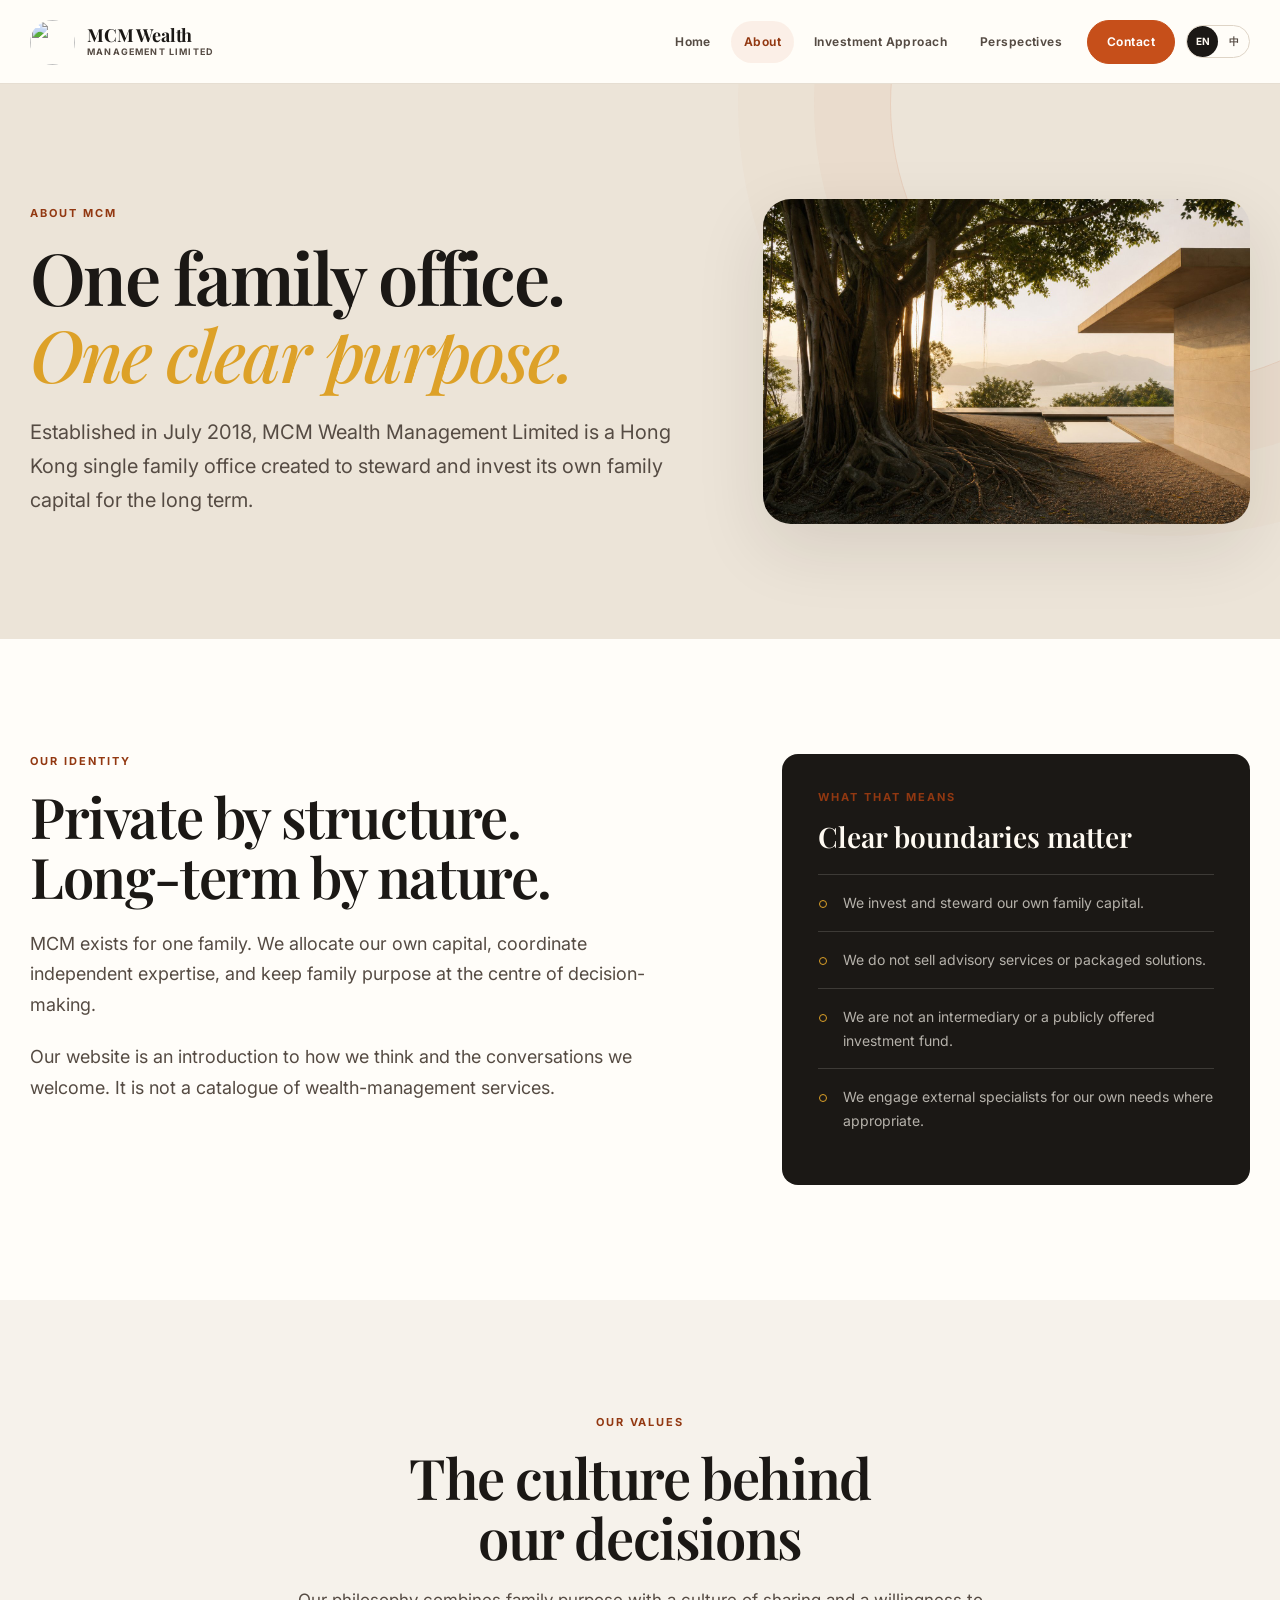
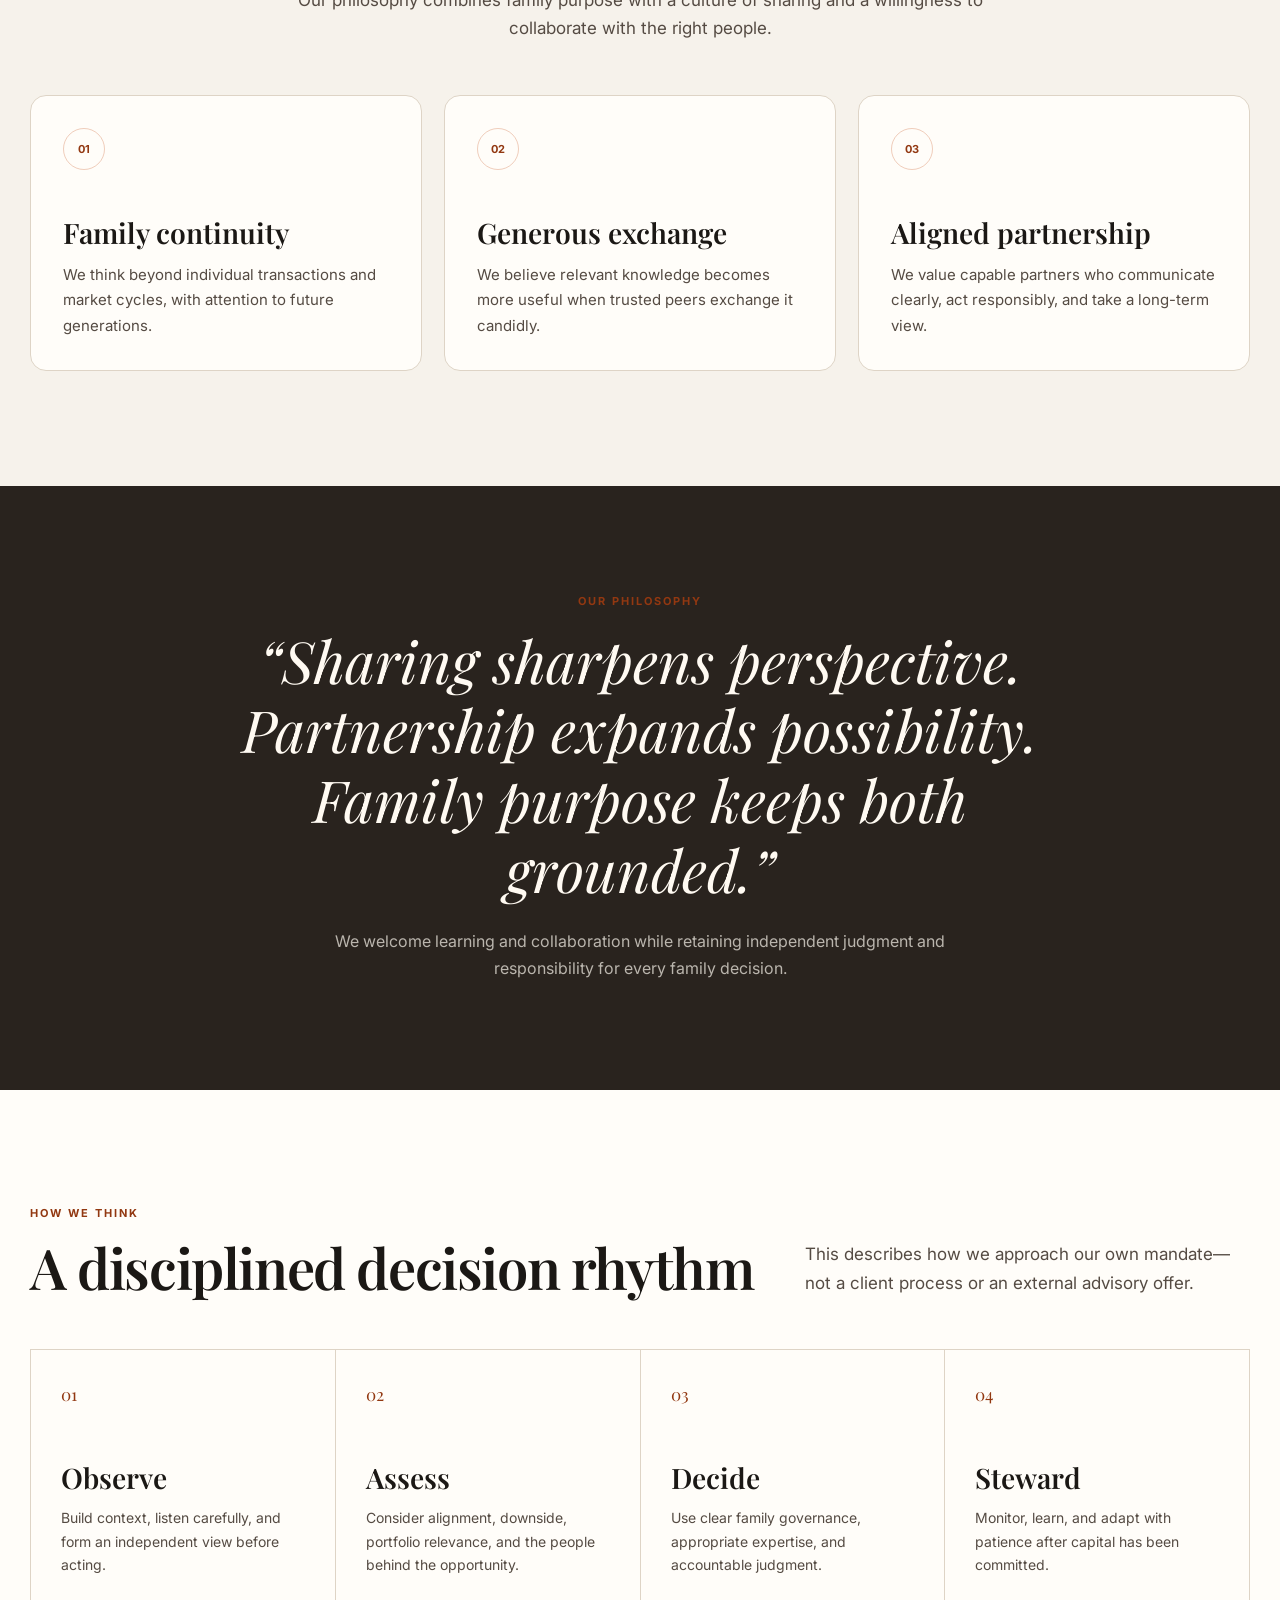
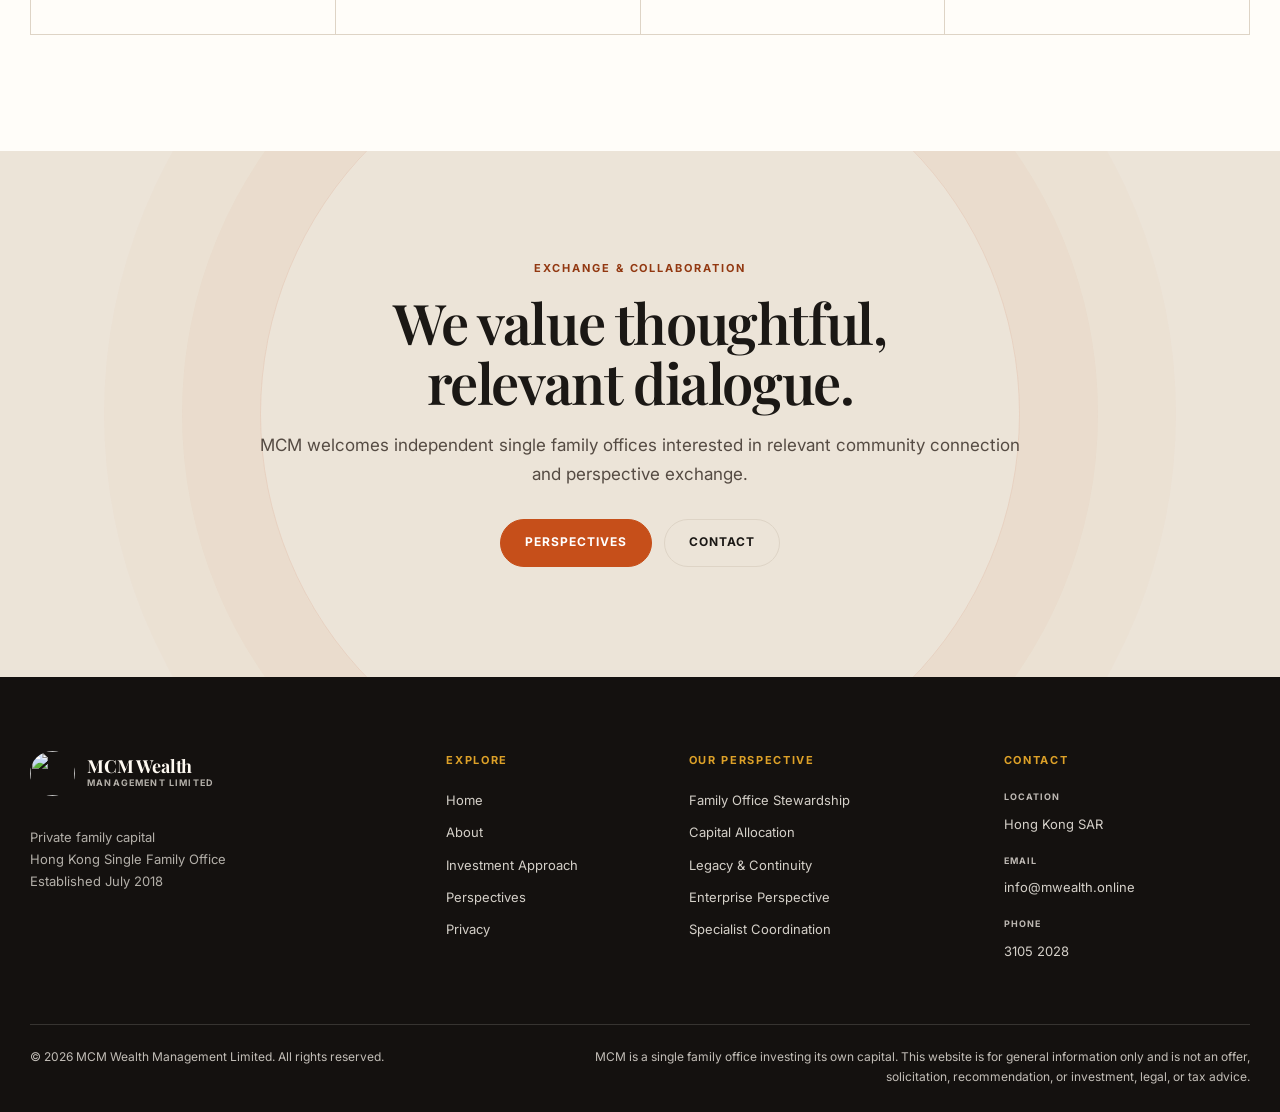
==== commit 86aaf024: "feat: align website with single-family-office community positioning Co-authored-by: arena-agent <297" ====
--- a/preview/about.html
+++ b/preview/about.html
@@ -4,12 +4,20 @@
   <meta charset="utf-8">
   <meta name="viewport" content="width=device-width, initial-scale=1">
   <meta name="description" content="Learn about MCM Wealth Management Limited, a Hong Kong single family office established in July 2018.">
+  <link rel="canonical" href="https://mwealth.online/about">
+  <meta property="og:type" content="website">
+  <meta property="og:site_name" content="MCM Wealth Management">
+  <meta property="og:title" content="About — MCM Wealth Management">
+  <meta property="og:description" content="Learn about MCM Wealth Management Limited, a Hong Kong single family office established in July 2018.">
+  <meta property="og:url" content="https://mwealth.online/about">
+  <meta property="og:image" content="https://mwealth.online/assets/images/mcm-harbour-horizon.jpg">
+  <meta name="twitter:card" content="summary_large_image">
+  <link rel="icon" href="/assets/images/logo_icon.jpg" type="image/jpeg">
   <title>About — MCM Wealth Management</title>
   <link rel="preconnect" href="https://fonts.googleapis.com">
   <link rel="preconnect" href="https://fonts.gstatic.com" crossorigin>
   <link href="https://fonts.googleapis.com/css2?family=Playfair+Display:ital,wght@0,500;0,600;0,700;1,500;1,600&family=Inter:wght@400;500;600;700&display=swap" rel="stylesheet">
-  <script>document.documentElement.classList.add('js');</script>
-  <link rel="stylesheet" href="assets/css/main.css">
+    <link rel="stylesheet" href="assets/css/main.css">
 </head>
 <body>
 <a class="skip-link" href="#main-content">Skip to content</a>
@@ -23,13 +31,13 @@
       <ul class="nav-menu">
           <li><a href="index.html" data-i18n="nav.home">Home</a></li>
           <li class="current-menu-item"><a href="about.html" aria-current="page" data-i18n="nav.about">About</a></li>
-          <li><a href="services.html" data-i18n="nav.approach">Investment Approach</a></li>
-          <li><a href="promotions.html" data-i18n="nav.partnerships">Partnerships</a></li>
+          <li><a href="investment-approach.html" data-i18n="nav.approach">Investment Approach</a></li>
+          <li><a href="perspectives.html" data-i18n="nav.partnerships">Perspectives</a></li>
           <li><a href="contact.html" class="btn-nav" data-i18n="nav.contact">Contact</a></li>
           <li>
             <div class="lang-switch" role="group" aria-label="切換語言 / Switch language">
-              <button type="button" class="lang-option is-active" onclick="switchLang('en')" aria-label="English">EN</button>
-              <button type="button" class="lang-option" onclick="switchLang('zh')" aria-label="繁體中文">中</button>
+              <button type="button" class="lang-option is-active" data-lang="en" aria-label="English">EN</button>
+              <button type="button" class="lang-option" data-lang="zh" aria-label="繁體中文">中</button>
             </div>
           </li>
       </ul>
@@ -48,7 +56,7 @@
 
 <section class="section--white" aria-labelledby="decisions-title"><div class="container"><div class="section-heading reveal"><div><span class="eyebrow" data-i18n="about.decisions.eyebrow">How we think</span><h2 id="decisions-title" data-i18n="about.decisions.title">A disciplined decision rhythm</h2></div><p data-i18n="about.decisions.body">This describes how we approach our own mandate—not a client process or an external advisory offer.</p></div><div class="decision-grid"><article class="decision-step reveal"><span class="number">01</span><h3 data-i18n="about.decisions.1.title">Observe</h3><p data-i18n="about.decisions.1.body">Build context, listen carefully, and form an independent view before acting.</p></article><article class="decision-step reveal reveal-delay-1"><span class="number">02</span><h3 data-i18n="about.decisions.2.title">Assess</h3><p data-i18n="about.decisions.2.body">Consider alignment, downside, portfolio relevance, and the people behind the opportunity.</p></article><article class="decision-step reveal reveal-delay-2"><span class="number">03</span><h3 data-i18n="about.decisions.3.title">Decide</h3><p data-i18n="about.decisions.3.body">Use clear family governance, appropriate expertise, and accountable judgment.</p></article><article class="decision-step reveal reveal-delay-3"><span class="number">04</span><h3 data-i18n="about.decisions.4.title">Steward</h3><p data-i18n="about.decisions.4.body">Monitor, learn, and adapt with patience after capital has been committed.</p></article></div></div></section>
 
-<section class="cta-band" aria-labelledby="about-cta-title"><div class="container cta-band-content reveal"><span class="eyebrow" data-i18n="about.cta.eyebrow">Exchange &amp; collaboration</span><h2 id="about-cta-title" data-i18n="about.cta.title">We value thoughtful, relevant dialogue.</h2><p data-i18n="about.cta.body">MCM welcomes introductions to investment opportunities, family-office peers, and specialists whose perspective may be mutually valuable.</p><div class="btn-group"><a href="promotions.html" class="btn btn-primary" data-i18n="nav.partnerships">Partnerships</a><a href="contact.html" class="btn btn-secondary" data-i18n="nav.contact">Contact</a></div></div></section>
+<section class="cta-band" aria-labelledby="about-cta-title"><div class="container cta-band-content reveal"><span class="eyebrow" data-i18n="about.cta.eyebrow">Exchange &amp; collaboration</span><h2 id="about-cta-title" data-i18n="about.cta.title">We value thoughtful, relevant dialogue.</h2><p data-i18n="about.cta.body">MCM welcomes independent single family offices interested in relevant community connection and perspective exchange.</p><div class="btn-group"><a href="perspectives.html" class="btn btn-primary" data-i18n="nav.partnerships">Perspectives</a><a href="contact.html" class="btn btn-secondary" data-i18n="nav.contact">Contact</a></div></div></section>
 </main>
 <footer class="site-footer">
   <div class="container">
@@ -65,8 +73,9 @@
         <nav class="footer-links" aria-label="Footer company links">
           <a href="index.html" data-i18n="nav.home">Home</a>
           <a href="about.html" data-i18n="nav.about">About</a>
-          <a href="services.html" data-i18n="nav.approach">Investment Approach</a>
-          <a href="promotions.html" data-i18n="nav.partnerships">Partnerships</a>
+          <a href="investment-approach.html" data-i18n="nav.approach">Investment Approach</a>
+          <a href="perspectives.html" data-i18n="nav.partnerships">Perspectives</a>
+          <a href="privacy.html">Privacy</a>
         </nav>
       </div>
       <div class="footer-col">
--- a/preview/assets/css/main.css
+++ b/preview/assets/css/main.css
@@ -86,8 +86,14 @@
 }
 
 :focus-visible {
-  outline: 3px solid rgba(221, 161, 40, 0.7);
+  outline: 3px solid var(--ember-dark);
   outline-offset: 4px;
+}
+
+.section--dark :focus-visible,
+.site-footer :focus-visible,
+.contact-panel :focus-visible {
+  outline-color: var(--amber);
 }
 
 ::selection {
@@ -1504,6 +1510,41 @@
   font-size: 12px;
 }
 
+.form-consent label {
+  display: grid;
+  grid-template-columns: 20px 1fr;
+  align-items: start;
+  gap: 10px;
+  font-size: 13px;
+}
+
+.form-consent input {
+  width: 18px;
+  height: 18px;
+  margin-top: 2px;
+}
+
+.form-consent a,
+.legal-copy a {
+  color: var(--ember-dark);
+  text-decoration: underline;
+  text-underline-offset: 3px;
+}
+
+.btn:disabled {
+  cursor: wait;
+  opacity: 0.65;
+}
+
+.legal-copy h2 {
+  margin: 48px 0 16px;
+  font-size: clamp(26px, 3vw, 36px);
+}
+
+.legal-copy p + p {
+  margin-top: 16px;
+}
+
 .form-success,
 .form-error {
   margin-bottom: 24px;
@@ -1689,7 +1730,7 @@
   display: block;
   margin-bottom: 20px;
   color: var(--amber);
-  font-size: 9px;
+  font-size: 11px;
   font-weight: 700;
   letter-spacing: 0.15em;
   text-transform: uppercase;
@@ -1703,8 +1744,8 @@
 
 .footer-links a,
 .footer-contact-item .fvalue {
-  color: var(--text-on-dark-muted);
-  font-size: 12px;
+  color: rgba(255, 250, 242, 0.82);
+  font-size: 13px;
   transition: color var(--transition);
 }
 
@@ -1718,7 +1759,7 @@
 }
 
 .footer-contact-item .flabel {
-  color: rgba(255, 250, 242, 0.38);
+  color: rgba(255, 250, 242, 0.72);
 }
 
 .footer-bottom {
@@ -1732,8 +1773,8 @@
 
 .footer-bottom .copyright,
 .footer-bottom .disclaimer {
-  color: rgba(255, 250, 242, 0.43);
-  font-size: 10px;
+  color: rgba(255, 250, 242, 0.74);
+  font-size: 12px;
 }
 
 .footer-bottom .disclaimer {
